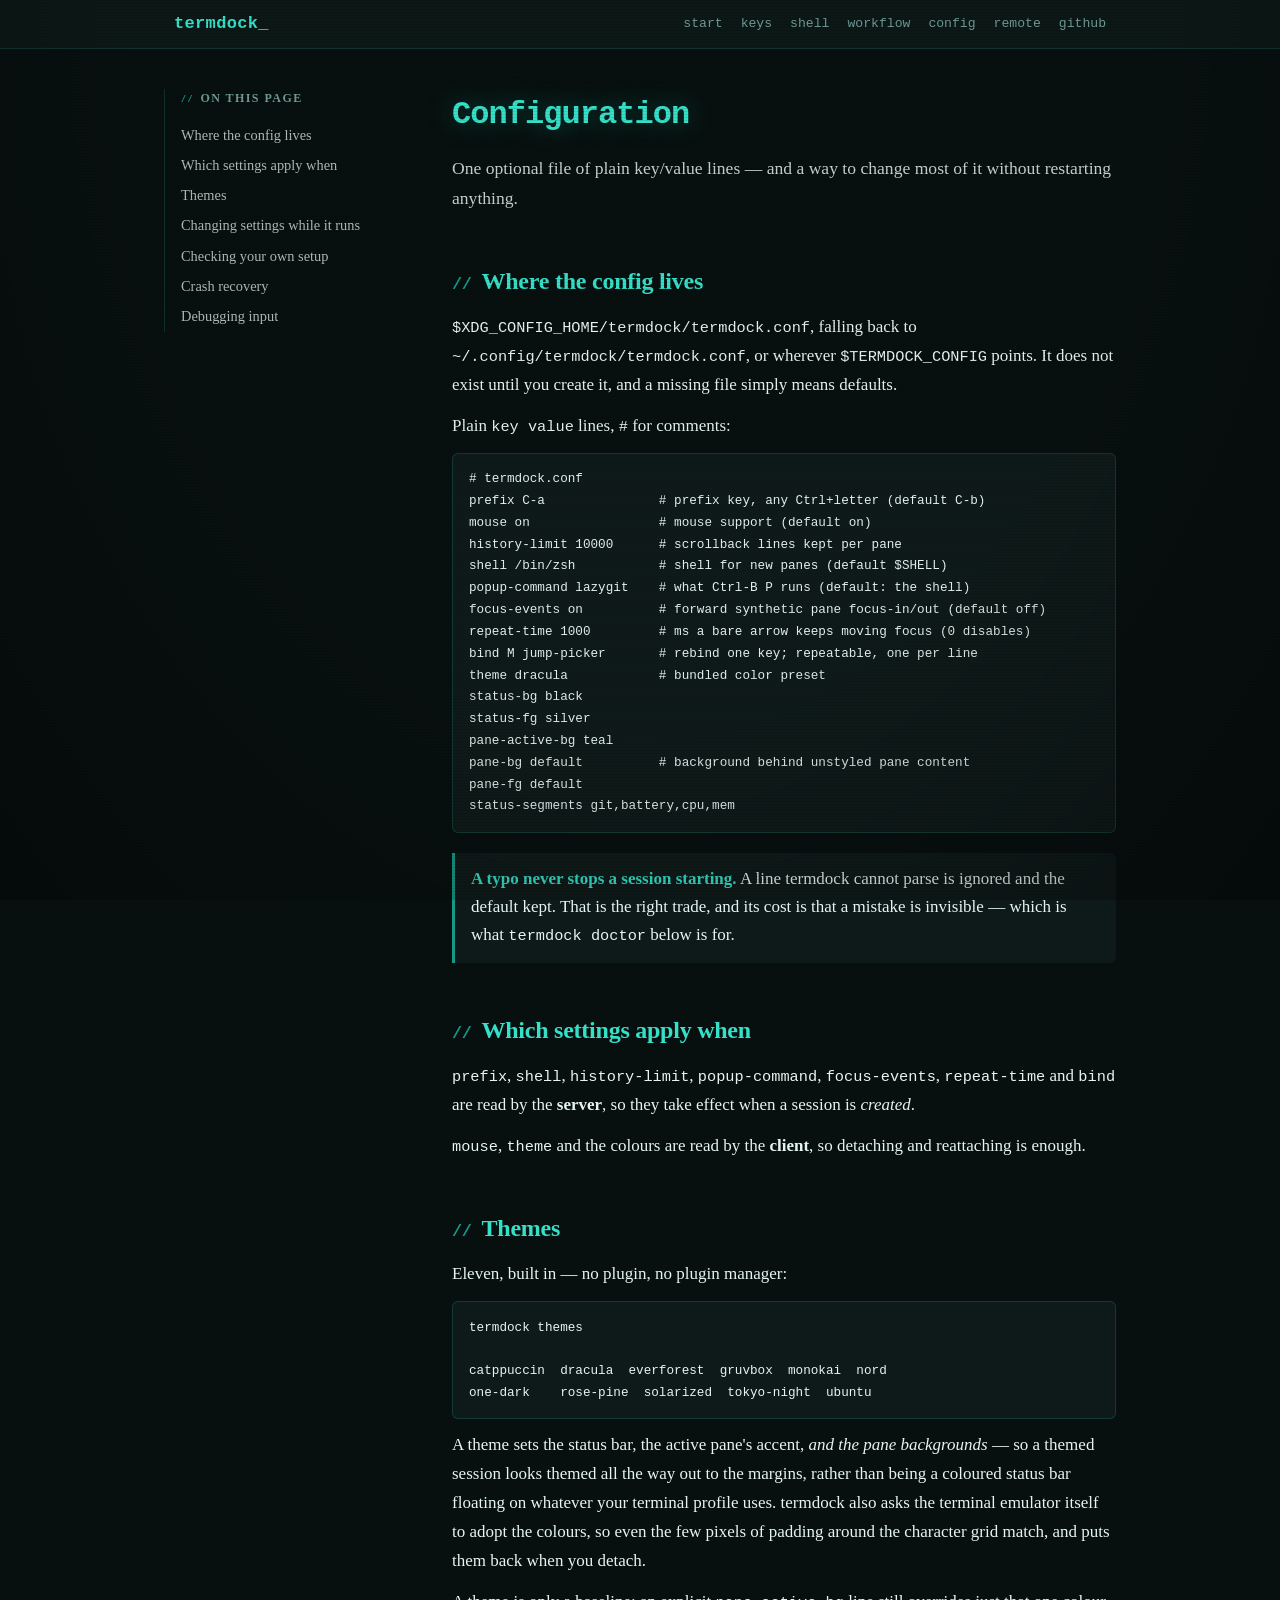
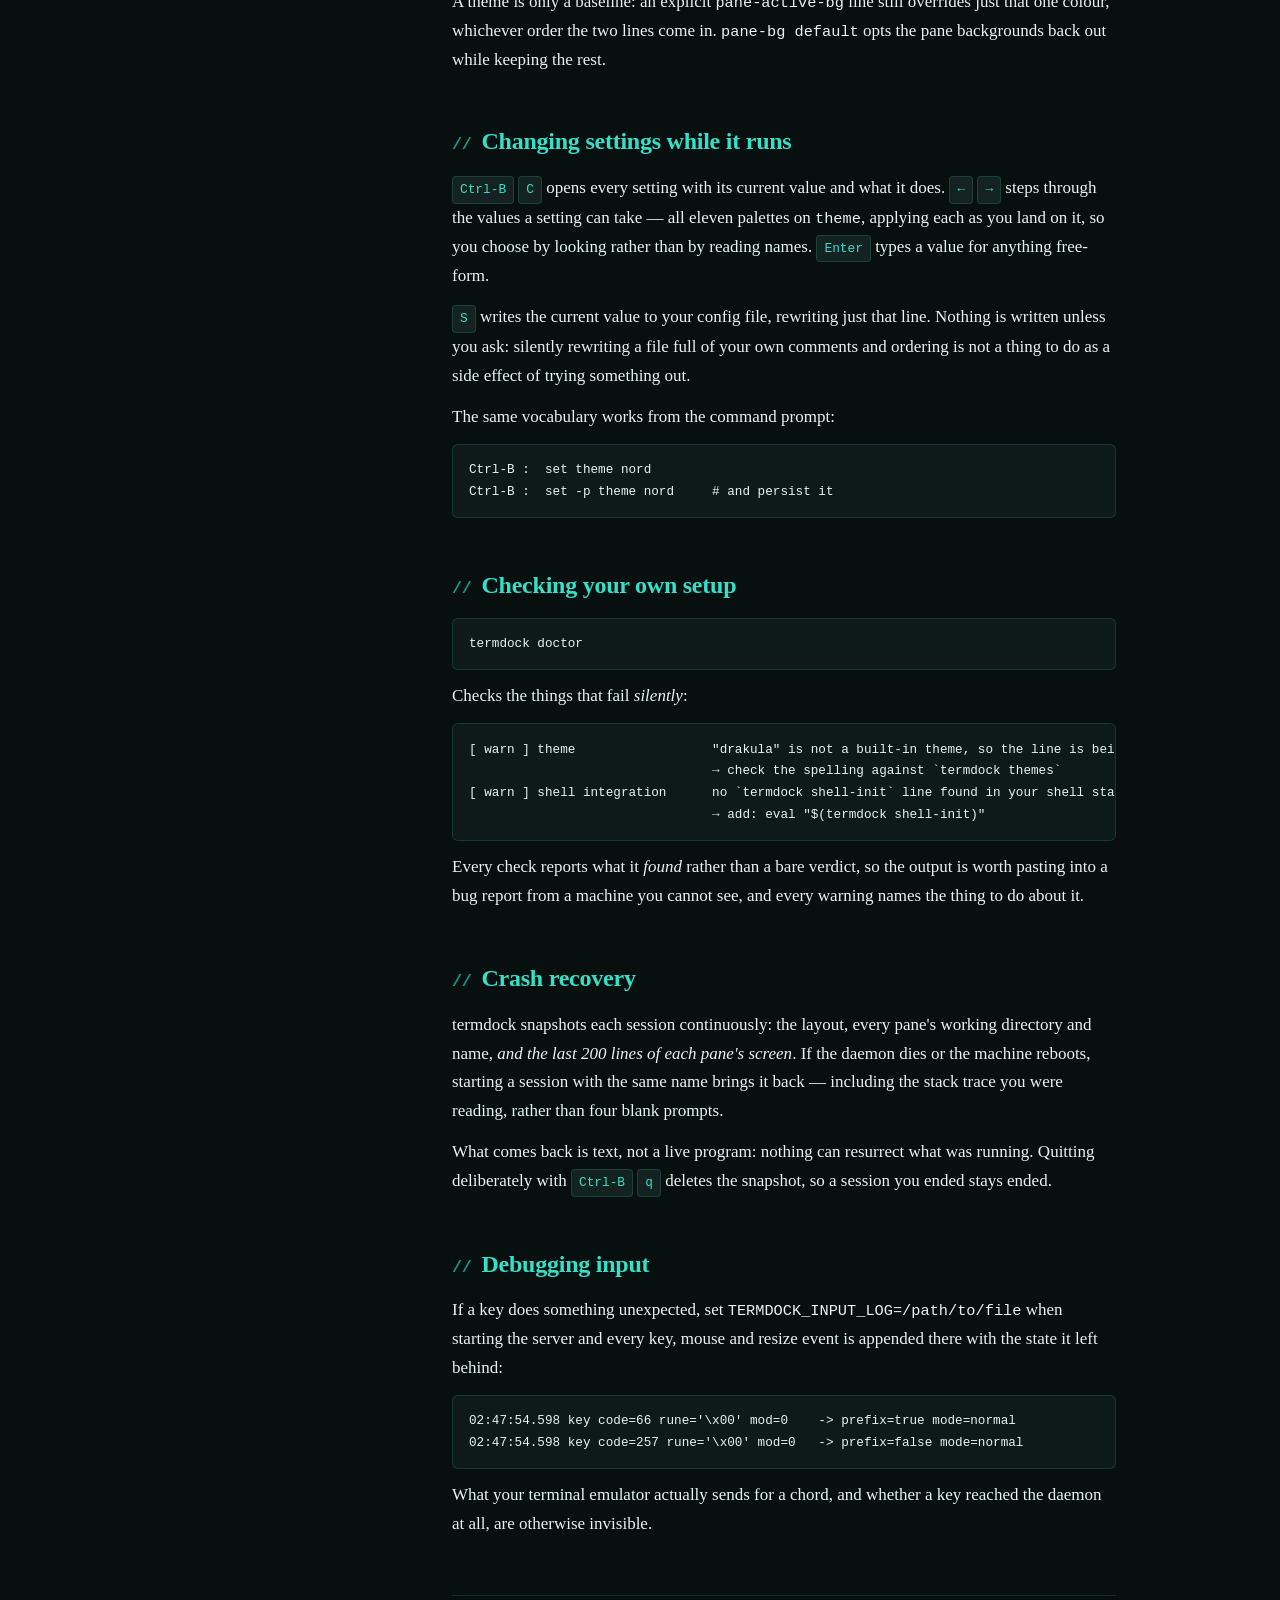
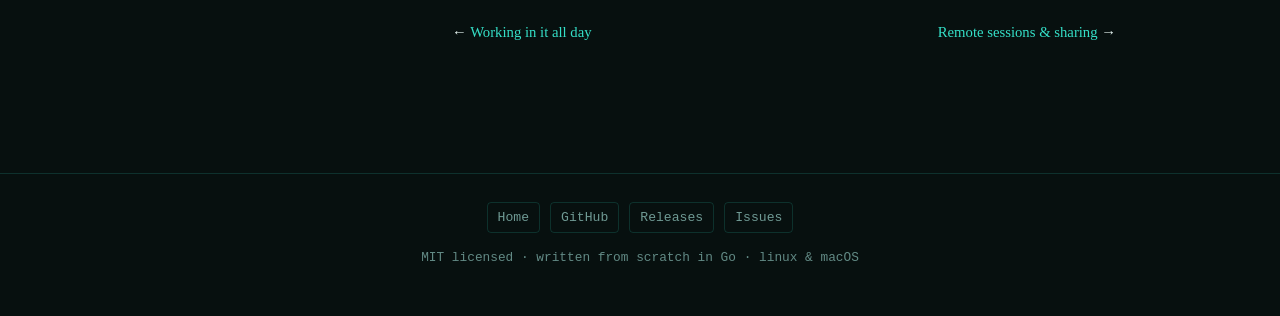
==== docs/configuration.html @ 67f33c13 "Turn the site into a manual: six pages of prose, examples and reference The landing page sells the t" ====
<!doctype html>
<html lang="en">
<head>
<meta charset="utf-8">
<meta name="viewport" content="width=device-width, initial-scale=1">
<title>Configuration — termdock</title>
<meta name="description" content="Every termdock setting, the eleven bundled themes, changing settings while a session runs, and termdock doctor for the ones that fail silently.">
<meta property="og:title" content="Configuration — termdock">
<meta property="og:description" content="Every termdock setting, the eleven bundled themes, changing settings while a session runs, and termdock doctor for the ones that fail silently.">
<meta property="og:type" content="article">
<meta name="theme-color" content="#07100f">
<link rel="icon" href="data:image/svg+xml,<svg xmlns='http://www.w3.org/2000/svg' viewBox='0 0 32 32'><rect x='2.5' y='2.5' width='27' height='27' rx='3' fill='none' stroke='%2335e0c8' stroke-width='2.4'/><path d='M16 3.5 V28.5 M16 13 H28.5' stroke='%2335e0c8' stroke-width='2.4' stroke-linecap='round'/></svg>">
<link rel="stylesheet" href="style.css">
</head>
<body>
<div class="crt-veil" aria-hidden="true"></div>

<header class="topbar">
  <div class="topbar-inner">
    <a class="brand" href="index.html" style="text-decoration:none;border:0">termdock<span class="cursor">_</span></a>
    <nav class="navlinks">
      <a href="getting-started.html">start</a>
      <a href="keys.html">keys</a>
      <a href="shell-integration.html">shell</a>
      <a href="workflow.html">workflow</a>
      <a href="configuration.html">config</a>
      <a href="remote.html">remote</a>
      <a href="https://github.com/padovanl/termdock">github</a>
    </nav>
  </div>
</header>

<main class="manual">
  <aside class="manual-toc">
    <h2>On this page</h2>
    <a href="#where-the-config-lives">Where the config lives</a>
    <a href="#which-settings-apply-when">Which settings apply when</a>
    <a href="#themes">Themes</a>
    <a href="#changing-settings-while-it-runs">Changing settings while it runs</a>
    <a href="#checking-your-own-setup">Checking your own setup</a>
    <a href="#crash-recovery">Crash recovery</a>
    <a href="#debugging-input">Debugging input</a>
  </aside>
  <div class="manual-body">
    <h1 style="margin:0 0 0.5rem;font-size:2rem">Configuration</h1>
    <p class="page-lede">One optional file of plain key/value lines — and a way to change most of it without restarting anything.</p>
<h2 id="where-the-config-lives">Where the config lives</h2>

<p><code>$XDG_CONFIG_HOME/termdock/termdock.conf</code>, falling back to
<code>~/.config/termdock/termdock.conf</code>, or wherever
<code>$TERMDOCK_CONFIG</code> points. It does not exist until you create
it, and a missing file simply means defaults.</p>

<p>Plain <code>key value</code> lines, <code>#</code> for comments:</p>

<pre><code># termdock.conf
prefix C-a               # prefix key, any Ctrl+letter (default C-b)
mouse on                 # mouse support (default on)
history-limit 10000      # scrollback lines kept per pane
shell /bin/zsh           # shell for new panes (default $SHELL)
popup-command lazygit    # what Ctrl-B P runs (default: the shell)
focus-events on          # forward synthetic pane focus-in/out (default off)
repeat-time 1000         # ms a bare arrow keeps moving focus (0 disables)
bind M jump-picker       # rebind one key; repeatable, one per line
theme dracula            # bundled color preset
status-bg black
status-fg silver
pane-active-bg teal
pane-bg default          # background behind unstyled pane content
pane-fg default
status-segments git,battery,cpu,mem</code></pre>

<div class="note">
<strong>A typo never stops a session starting.</strong> A line termdock
cannot parse is ignored and the default kept. That is the right trade,
and its cost is that a mistake is invisible — which is what
<code>termdock doctor</code> below is for.
</div>

<h2 id="which-settings-apply-when">Which settings apply when</h2>

<p><code>prefix</code>, <code>shell</code>, <code>history-limit</code>,
<code>popup-command</code>, <code>focus-events</code>,
<code>repeat-time</code> and <code>bind</code> are read by the
<strong>server</strong>, so they take effect when a session is
<em>created</em>.</p>

<p><code>mouse</code>, <code>theme</code> and the colours are read by the
<strong>client</strong>, so detaching and reattaching is enough.</p>

<h2 id="themes">Themes</h2>

<p>Eleven, built in — no plugin, no plugin manager:</p>

<pre><code>termdock themes

catppuccin  dracula  everforest  gruvbox  monokai  nord
one-dark    rose-pine  solarized  tokyo-night  ubuntu</code></pre>

<p>A theme sets the status bar, the active pane's accent, <em>and the
pane backgrounds</em> — so a themed session looks themed all the way out
to the margins, rather than being a coloured status bar floating on
whatever your terminal profile uses. termdock also asks the terminal
emulator itself to adopt the colours, so even the few pixels of padding
around the character grid match, and puts them back when you detach.</p>

<p>A theme is only a baseline: an explicit <code>pane-active-bg</code>
line still overrides just that one colour, whichever order the two lines
come in. <code>pane-bg default</code> opts the pane backgrounds back out
while keeping the rest.</p>

<h2 id="changing-settings-while-it-runs">Changing settings while it runs</h2>

<p><span class="k">Ctrl-B</span> <span class="k">C</span> opens every
setting with its current value and what it does.
<span class="k">←</span> <span class="k">→</span> steps through the
values a setting can take — all eleven palettes on <code>theme</code>,
applying each as you land on it, so you choose by looking rather than by
reading names. <span class="k">Enter</span> types a value for anything
free-form.</p>

<p><span class="k">S</span> writes the current value to your config file,
rewriting just that line. Nothing is written unless you ask: silently
rewriting a file full of your own comments and ordering is not a thing to
do as a side effect of trying something out.</p>

<p>The same vocabulary works from the command prompt:</p>

<pre><code>Ctrl-B :  set theme nord
Ctrl-B :  set -p theme nord     # and persist it</code></pre>

<h2 id="checking-your-own-setup">Checking your own setup</h2>

<pre><code>termdock doctor</code></pre>

<p>Checks the things that fail <em>silently</em>:</p>

<pre><code>[ warn ] theme                  "drakula" is not a built-in theme, so the line is being ignored
                                → check the spelling against `termdock themes`
[ warn ] shell integration      no `termdock shell-init` line found in your shell startup files
                                → add: eval "$(termdock shell-init)"</code></pre>

<p>Every check reports what it <em>found</em> rather than a bare verdict,
so the output is worth pasting into a bug report from a machine you
cannot see, and every warning names the thing to do about it.</p>

<h2 id="crash-recovery">Crash recovery</h2>

<p>termdock snapshots each session continuously: the layout, every pane's
working directory and name, <em>and the last 200 lines of each pane's
screen</em>. If the daemon dies or the machine reboots, starting a
session with the same name brings it back — including the stack trace you
were reading, rather than four blank prompts.</p>

<p>What comes back is text, not a live program: nothing can resurrect
what was running. Quitting deliberately with
<span class="k">Ctrl-B</span> <span class="k">q</span> deletes the
snapshot, so a session you ended stays ended.</p>

<h2 id="debugging-input">Debugging input</h2>

<p>If a key does something unexpected, set
<code>TERMDOCK_INPUT_LOG=/path/to/file</code> when starting the server
and every key, mouse and resize event is appended there with the state it
left behind:</p>

<pre><code>02:47:54.598 key code=66 rune='\x00' mod=0    -> prefix=true mode=normal
02:47:54.598 key code=257 rune='\x00' mod=0   -> prefix=false mode=normal</code></pre>

<p>What your terminal emulator actually sends for a chord, and whether a
key reached the daemon at all, are otherwise invisible.</p>
    <nav class="manual-nav">
      <span>← <a href="workflow.html">Working in it all day</a></span>
      <span><a href="remote.html">Remote sessions & sharing</a> →</span>
    </nav>
  </div>
</main>

<footer>
  <div class="wrap">
    <div class="foot-chips">
      <a class="foot-chip" href="index.html">Home</a>
      <a class="foot-chip" href="https://github.com/padovanl/termdock">GitHub</a>
      <a class="foot-chip" href="https://github.com/padovanl/termdock/releases">Releases</a>
      <a class="foot-chip" href="https://github.com/padovanl/termdock/issues">Issues</a>
    </div>
    <p class="foot-note">MIT licensed · written from scratch in Go · linux &amp; macOS</p>
  </div>
</footer>
</body>
</html>
---- docs/style.css ----
:root {
    --ink: #07100f;
    --ink-raised: #0e1a19;
    --ink-raised-2: #142322;
    --parchment: #e6f4f1;
    --rust: #6f9a94;
    --rust-dim: #628a85;
    /* The tube. pkgtui's is amber (#ffb000); this one is the other
       classic phosphor, and matches termdock's own default accent. */
    --phosphor: #35e0c8;
    --phosphor-dim: #17998a;
    --hairline: rgba(53, 224, 200, 0.16);
    --hairline-soft: rgba(53, 224, 200, 0.07);
    --term-green: #3ddc71;
    --term-yellow: #f0c674;
    --term-red: #ff6b5f;
    --term-purple: #bd93f9;
    --mono: ui-monospace, "SF Mono", "Cascadia Code", "JetBrains Mono", "Fira Code", Consolas, "Liberation Mono", Menlo, monospace;
    --serif: "Iowan Old Style", "Palatino Linotype", "Book Antiqua", Georgia, "Liberation Serif", serif;
  }

  * { box-sizing: border-box; }
  html { -webkit-text-size-adjust: 100%; scroll-behavior: smooth; }
  body {
    margin: 0;
    background: var(--ink);
    color: var(--parchment);
    font-family: var(--serif);
    font-size: 17px;
    line-height: 1.65;
    overflow-x: hidden;
  }

  /* Scanlines and a vignette, over everything, catching nothing. */
  .crt-veil {
    position: fixed;
    inset: 0;
    pointer-events: none;
    z-index: 50;
    background:
      repeating-linear-gradient(to bottom, rgba(0,0,0,0.09) 0px, rgba(0,0,0,0.09) 1px, transparent 1px, transparent 3px),
      radial-gradient(ellipse at 50% 0%, transparent 55%, rgba(0,0,0,0.35) 100%);
    mix-blend-mode: multiply;
  }
  @media (prefers-reduced-motion: reduce) { html { scroll-behavior: auto; } }

  a { color: var(--phosphor); text-decoration: none; }
  a:hover { text-decoration: underline; }
  .wrap { max-width: 980px; margin: 0 auto; padding: 0 24px; }

  /* --- topbar --- */
  .topbar {
    position: sticky; top: 0; z-index: 40;
    background: rgba(14, 26, 25, .88);
    border-bottom: 1px solid var(--hairline);
    backdrop-filter: blur(6px);
  }
  .topbar-inner {
    max-width: 980px; margin: 0 auto; padding: 10px 24px;
    display: flex; align-items: center; gap: 20px;
  }
  .brand { font-family: var(--mono); font-weight: 700; color: var(--phosphor); letter-spacing: .02em; }
  .brand .cursor { animation: blink 1.2s steps(1) infinite; }
  @keyframes blink { 50% { opacity: 0; } }
  @media (prefers-reduced-motion: reduce) { .brand .cursor { animation: none; } }
  .navlinks { display: flex; gap: 18px; margin-left: auto; flex-wrap: wrap; }
  .navlinks a { font-family: var(--mono); font-size: .82rem; color: var(--rust); }
  .navlinks a:hover { color: var(--phosphor); text-decoration: none; }
  @media (max-width: 620px) { .navlinks a[data-optional] { display: none; } }

  /* --- hero --- */
  .hero { padding: 70px 0 48px; border-bottom: 1px solid var(--hairline-soft); }
  .hero-inner { max-width: 980px; margin: 0 auto; padding: 0 24px; text-align: center; }
  .eyebrow {
    font-family: var(--mono); color: var(--rust);
    font-size: .85rem; letter-spacing: .04em; margin: 0 0 18px;
  }
  .eyebrow::before { content: "$ "; color: var(--phosphor-dim); }
  h1 {
    font-family: var(--mono);
    font-size: clamp(3rem, 11vw, 5rem);
    margin: 0 0 .12em; letter-spacing: -.03em; font-weight: 700;
    color: var(--phosphor);
    text-shadow: 0 0 26px rgba(53, 224, 200, .35);
  }
  .hero-lede {
    font-size: clamp(1.05rem, 2.4vw, 1.3rem);
    color: var(--parchment); opacity: .92;
    max-width: 34em; margin: 0 auto 26px;
  }
  .cta { display: flex; gap: 12px; justify-content: center; flex-wrap: wrap; margin-bottom: 26px; }
  .btn {
    font-family: var(--mono); font-size: .9rem; font-weight: 600;
    padding: 11px 22px; border-radius: 6px; border: 1px solid var(--phosphor-dim);
    display: inline-block;
  }
  .btn.primary { background: var(--phosphor); color: var(--ink); border-color: var(--phosphor); }
  .btn.primary:hover { filter: brightness(1.12); text-decoration: none; }
  .btn.secondary { color: var(--phosphor); background: transparent; }
  .btn.secondary:hover { background: var(--hairline-soft); text-decoration: none; }
  .chips { display: flex; gap: 8px; justify-content: center; flex-wrap: wrap; }
  .chips img { height: 20px; }

  /* --- sections --- */
  .section { padding: 54px 0 10px; }
  h2 {
    font-family: var(--serif); font-size: clamp(1.6rem, 4vw, 2.1rem);
    margin: 0 0 6px; letter-spacing: -.01em;
  }
  h2::before { content: "// "; font-family: var(--mono); color: var(--phosphor-dim); font-size: .7em; }
  .section-lede { color: var(--rust); margin: 0 0 26px; max-width: 46em; }

  .cards { display: grid; grid-template-columns: repeat(auto-fit, minmax(260px, 1fr)); gap: 18px; }
  .card {
    background: var(--ink-raised); border: 1px solid var(--hairline);
    border-radius: 8px; padding: 20px 22px;
  }
  .card h3 { font-family: var(--mono); font-size: 1.6rem; margin: 0 0 8px; color: var(--phosphor); line-height: 1; }
  .card .card-title { font-family: var(--serif); font-size: 1.08rem; font-weight: 700; margin: 0 0 6px; }
  .card p { margin: 0; font-size: .95rem; color: var(--rust); }

  /* --- terminal windows --- */
  .feature-grid { display: grid; grid-template-columns: repeat(auto-fit, minmax(300px, 1fr)); gap: 18px; }
  .feature-window {
    background: var(--ink-raised); border: 1px solid var(--hairline);
    border-radius: 8px; overflow: hidden;
  }
  .term-titlebar {
    display: flex; align-items: center; gap: 8px;
    padding: 9px 14px; background: var(--ink-raised-2);
    border-bottom: 1px solid var(--hairline);
    font-family: var(--mono); font-size: .78rem; color: var(--rust);
  }
  .term-dots { display: flex; gap: 6px; margin-right: 4px; }
  .term-dots i { width: 10px; height: 10px; border-radius: 50%; display: block; }
  .term-dots i:nth-child(1) { background: var(--term-red); }
  .term-dots i:nth-child(2) { background: var(--term-yellow); }
  .term-dots i:nth-child(3) { background: var(--term-green); }
  .feature-window-body { padding: 16px 18px; font-size: .95rem; color: var(--rust); }
  .feature-window-body strong { color: var(--parchment); font-weight: 600; }

  /* --- demo --- */
  .demo-frame {
    background: var(--ink-raised); border: 1px solid var(--hairline);
    border-radius: 8px; overflow: hidden; margin-bottom: 14px;
  }
  .demo-frame img { width: 100%; height: auto; display: block; }
  .demo-caption { font-family: var(--mono); font-size: .8rem; color: var(--rust-dim); text-align: center; margin: 0; }

  /* --- install --- */
  .install-tabs { display: flex; gap: 8px; flex-wrap: wrap; margin-bottom: 14px; }
  .install-tab {
    font-family: var(--mono); font-size: .84rem;
    padding: 7px 15px; border-radius: 5px; cursor: pointer;
    background: var(--ink-raised); color: var(--rust);
    border: 1px solid var(--hairline);
  }
  .install-tab:hover { color: var(--phosphor); }
  .install-tab[aria-selected="true"] { background: var(--phosphor); color: var(--ink); border-color: var(--phosphor); font-weight: 700; }
  .install-tab:focus-visible { outline: 2px solid var(--phosphor); outline-offset: 3px; }
  .install-panel {
    background: var(--ink-raised); border: 1px solid var(--hairline);
    border-radius: 8px; overflow: hidden;
  }
  .install-panel[hidden] { display: none; }
  pre {
    margin: 0; padding: 16px 18px; overflow-x: auto;
    font-family: var(--mono); font-size: .86rem; line-height: 1.6;
    color: var(--parchment);
  }
  pre .comment { color: var(--rust-dim); }
  pre .prompt { color: var(--phosphor-dim); }
  code { font-family: var(--mono); font-size: .9em; }
  .install-note { font-size: .9rem; color: var(--rust); margin-top: 14px; }

  /* --- keys --- */
  .keys { border: 1px solid var(--hairline); border-radius: 8px; overflow: hidden; }
  table { border-collapse: collapse; width: 100%; font-size: .93rem; }
  th, td { text-align: left; padding: 9px 16px; border-bottom: 1px solid var(--hairline-soft); }
  th { background: var(--ink-raised-2); font-family: var(--mono); font-size: .78rem; color: var(--rust); font-weight: 600; letter-spacing: .04em; text-transform: uppercase; }
  tr:last-child td { border-bottom: 0; }
  td:first-child { width: 190px; white-space: nowrap; }
  td { color: var(--rust); }
  .k {
    font-family: var(--mono); font-size: .8rem;
    background: var(--ink-raised-2); color: var(--phosphor);
    border: 1px solid var(--hairline); border-radius: 4px;
    padding: 2px 7px; display: inline-block;
  }
  .keys-scroll { overflow-x: auto; }

  /* --- footer --- */
  footer { margin-top: 64px; border-top: 1px solid var(--hairline); padding: 28px 0 48px; text-align: center; }
  .foot-chips { display: flex; gap: 10px; justify-content: center; flex-wrap: wrap; margin-bottom: 14px; }
  .foot-chip {
    font-family: var(--mono); font-size: .82rem; color: var(--rust);
    padding: 4px 10px; border-radius: 4px; border: 1px solid var(--hairline);
  }
  .foot-chip:hover { color: var(--phosphor); text-decoration: none; }
  .foot-note { font-family: var(--mono); font-size: .8rem; color: var(--rust-dim); margin: 0; }

/* ── Manual pages ──────────────────────────────────────────────────────
   The landing page sells; these explain. Long-form prose needs a
   narrower measure than a feature grid, a visible table of contents,
   and headings you can link someone straight to. */

.manual {
  max-width: 62rem;
  margin: 0 auto;
  padding: 2.5rem 1.25rem 4rem;
  display: grid;
  grid-template-columns: 15rem minmax(0, 1fr);
  gap: 3rem;
  align-items: start;
}
@media (max-width: 900px) {
  .manual { grid-template-columns: 1fr; gap: 1.5rem; }
  .manual-toc { position: static; }
}

.manual-toc {
  position: sticky;
  top: 4.5rem;
  font-size: 0.9rem;
  border-left: 1px solid var(--hairline);
  padding-left: 1rem;
}
.manual-toc h2 {
  font-size: 0.75rem;
  letter-spacing: 0.12em;
  text-transform: uppercase;
  color: var(--rust);
  margin: 0 0 0.75rem;
}
.manual-toc a {
  display: block;
  padding: 0.2rem 0;
  color: var(--parchment);
  opacity: 0.75;
  text-decoration: none;
  border: 0;
}
.manual-toc a:hover { opacity: 1; color: var(--phosphor); }

.manual-body > h2 {
  margin: 2.5rem 0 0.75rem;
  padding-top: 0.5rem;
  font-size: 1.5rem;
  color: var(--phosphor);
  scroll-margin-top: 5rem;
}
.manual-body > h2:first-child { margin-top: 0; }
.manual-body > h3 {
  margin: 1.75rem 0 0.5rem;
  font-size: 1.1rem;
  color: var(--parchment);
  scroll-margin-top: 5rem;
}
.manual-body p { line-height: 1.7; margin: 0.75rem 0; }
.manual-body ul, .manual-body ol { line-height: 1.7; padding-left: 1.25rem; }
.manual-body li { margin: 0.4rem 0; }

.manual-body pre {
  background: var(--ink-raised);
  border: 1px solid var(--hairline);
  border-radius: 6px;
  padding: 0.9rem 1rem;
  overflow-x: auto;
  font-size: 0.88rem;
  line-height: 1.55;
}
.manual-body pre code { background: none; padding: 0; }

/* A callout for the thing that would otherwise bite. */
.note {
  border-left: 3px solid var(--phosphor-dim);
  background: var(--ink-raised);
  padding: 0.8rem 1rem;
  margin: 1.25rem 0;
  border-radius: 0 6px 6px 0;
}
.note strong { color: var(--phosphor); }

.manual-body table {
  width: 100%;
  border-collapse: collapse;
  margin: 1.25rem 0;
  font-size: 0.92rem;
}
.manual-body th, .manual-body td {
  text-align: left;
  padding: 0.5rem 0.75rem;
  border-bottom: 1px solid var(--hairline-soft);
  vertical-align: top;
}
.manual-body th { color: var(--rust); font-weight: 600; }
.manual-body td:first-child { white-space: nowrap; }

.page-lede {
  font-size: 1.1rem;
  line-height: 1.65;
  color: var(--parchment);
  opacity: 0.85;
  margin: 0 0 2rem;
}

.manual-nav {
  display: flex;
  justify-content: space-between;
  gap: 1rem;
  margin-top: 3.5rem;
  padding-top: 1.5rem;
  border-top: 1px solid var(--hairline);
  font-size: 0.92rem;
}
.manual-nav a { color: var(--phosphor); text-decoration: none; border: 0; }
.manual-nav a:hover { text-decoration: underline; }
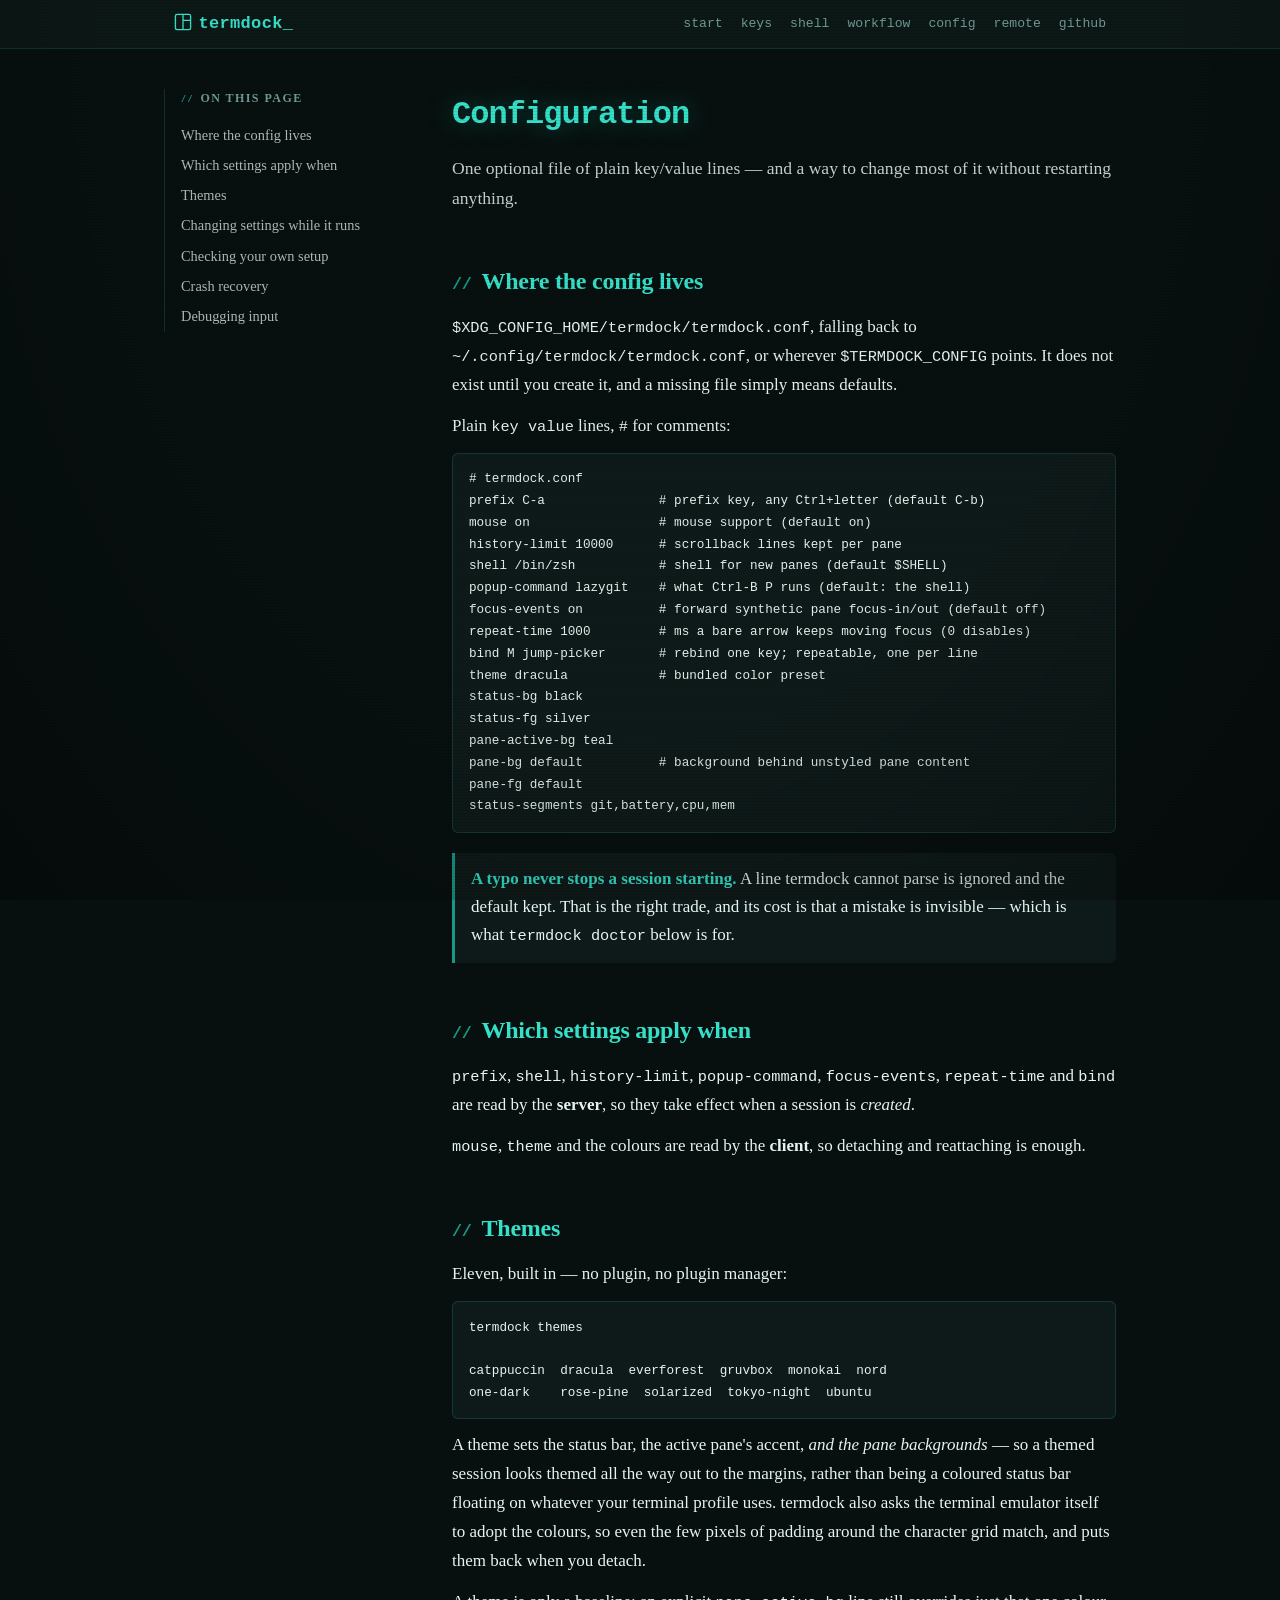
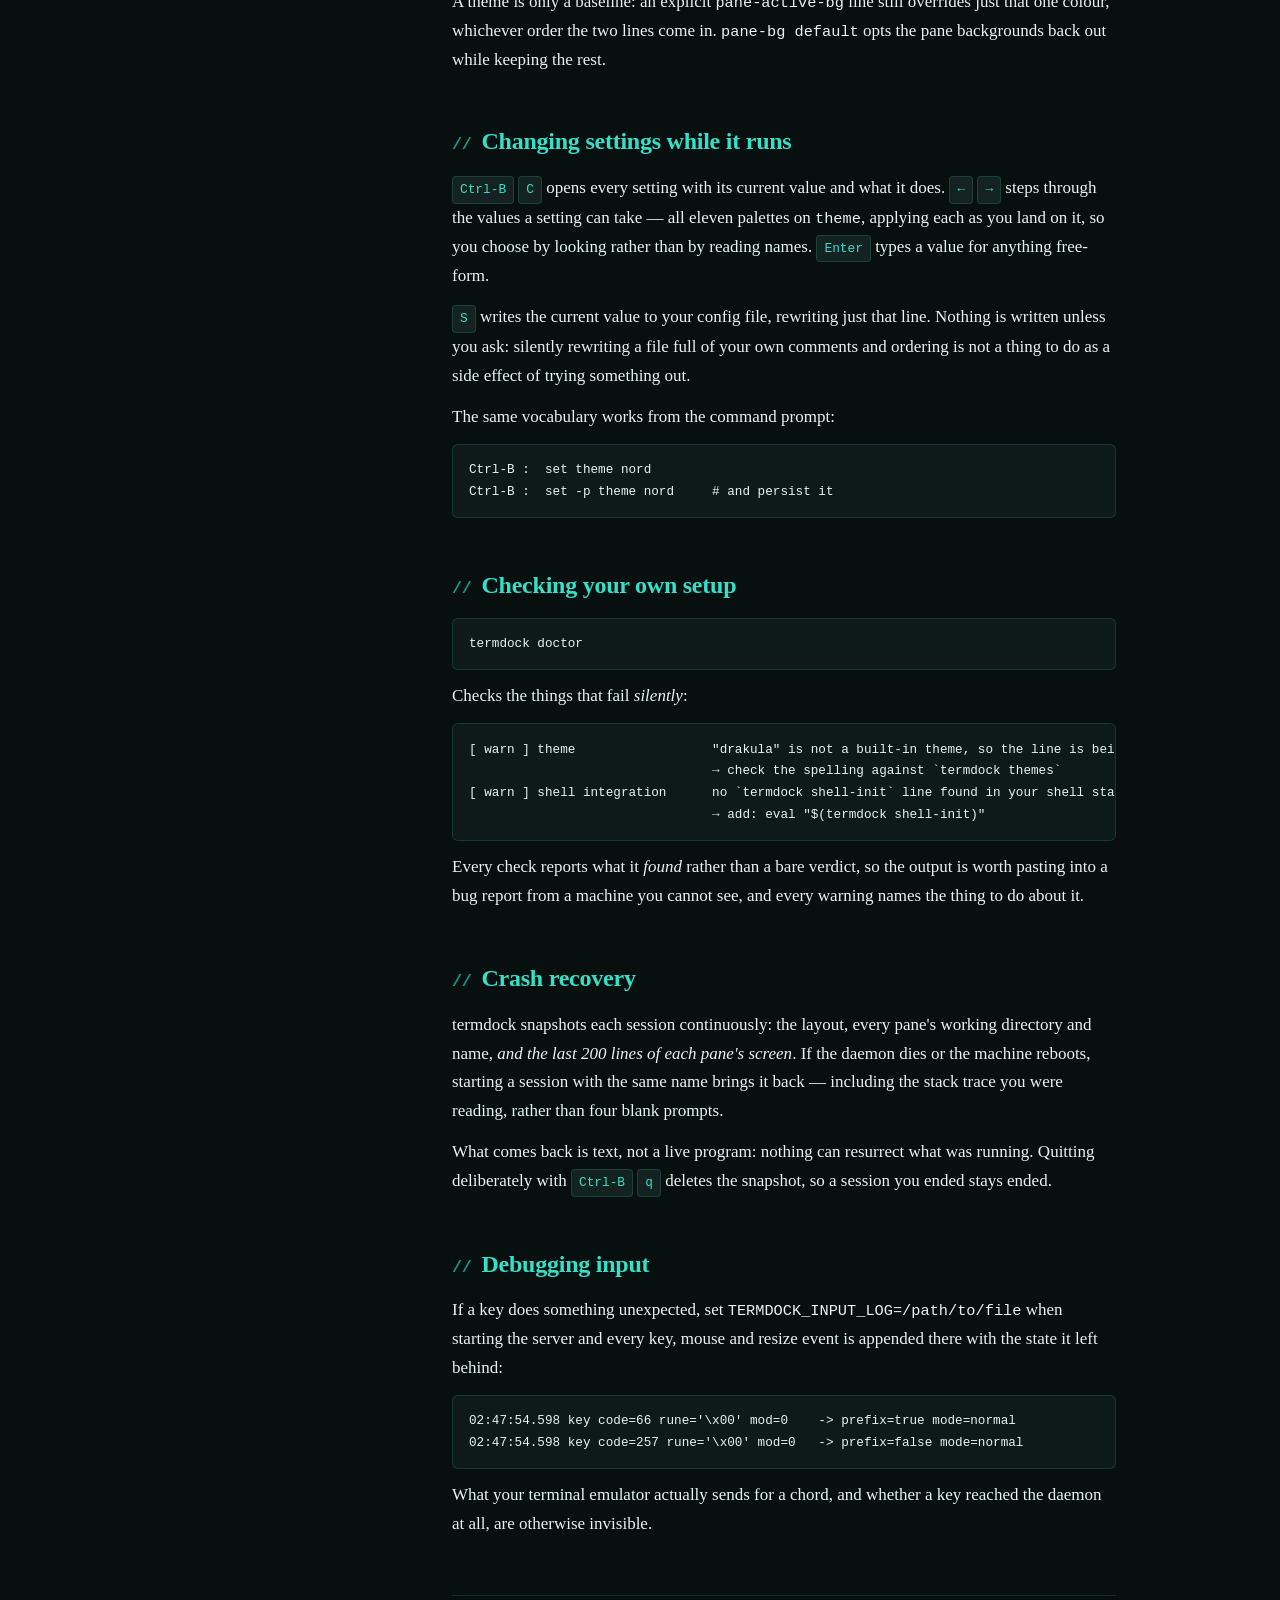
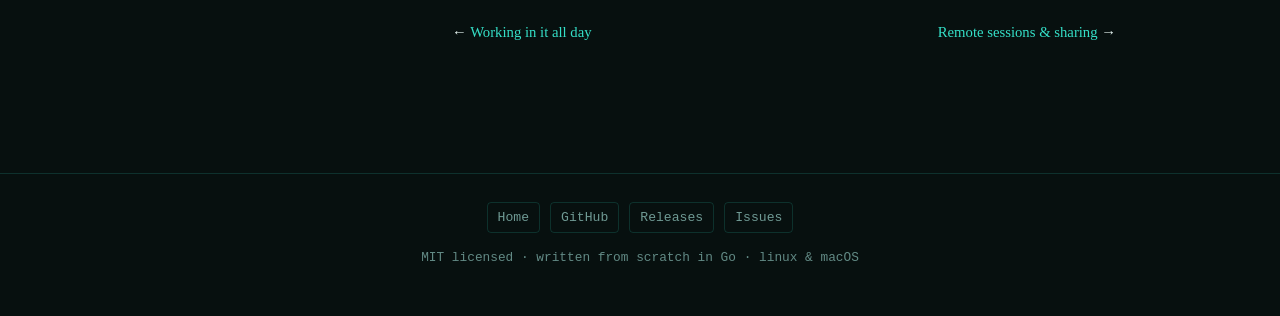
==== commit df0479e0: "Fix the opener on wrapped lines, reopen's placement, and highlight contrast Three defects from the s" ====
--- a/docs/configuration.html
+++ b/docs/configuration.html
@@ -9,7 +9,7 @@
 <meta property="og:description" content="Every termdock setting, the eleven bundled themes, changing settings while a session runs, and termdock doctor for the ones that fail silently.">
 <meta property="og:type" content="article">
 <meta name="theme-color" content="#07100f">
-<link rel="icon" href="data:image/svg+xml,<svg xmlns='http://www.w3.org/2000/svg' viewBox='0 0 32 32'><rect x='2.5' y='2.5' width='27' height='27' rx='3' fill='none' stroke='%2335e0c8' stroke-width='2.4'/><path d='M16 3.5 V28.5 M16 13 H28.5' stroke='%2335e0c8' stroke-width='2.4' stroke-linecap='round'/></svg>">
+<link rel="icon" href="logo.svg" type="image/svg+xml">
 <link rel="stylesheet" href="style.css">
 </head>
 <body>
@@ -17,7 +17,7 @@
 
 <header class="topbar">
   <div class="topbar-inner">
-    <a class="brand" href="index.html" style="text-decoration:none;border:0">termdock<span class="cursor">_</span></a>
+    <a class="brand" href="index.html" style="text-decoration:none;border:0"><img src="logo.svg" alt="" width="18" height="18" style="vertical-align:-3px;margin-right:.4rem">termdock<span class="cursor">_</span></a>
     <nav class="navlinks">
       <a href="getting-started.html">start</a>
       <a href="keys.html">keys</a>
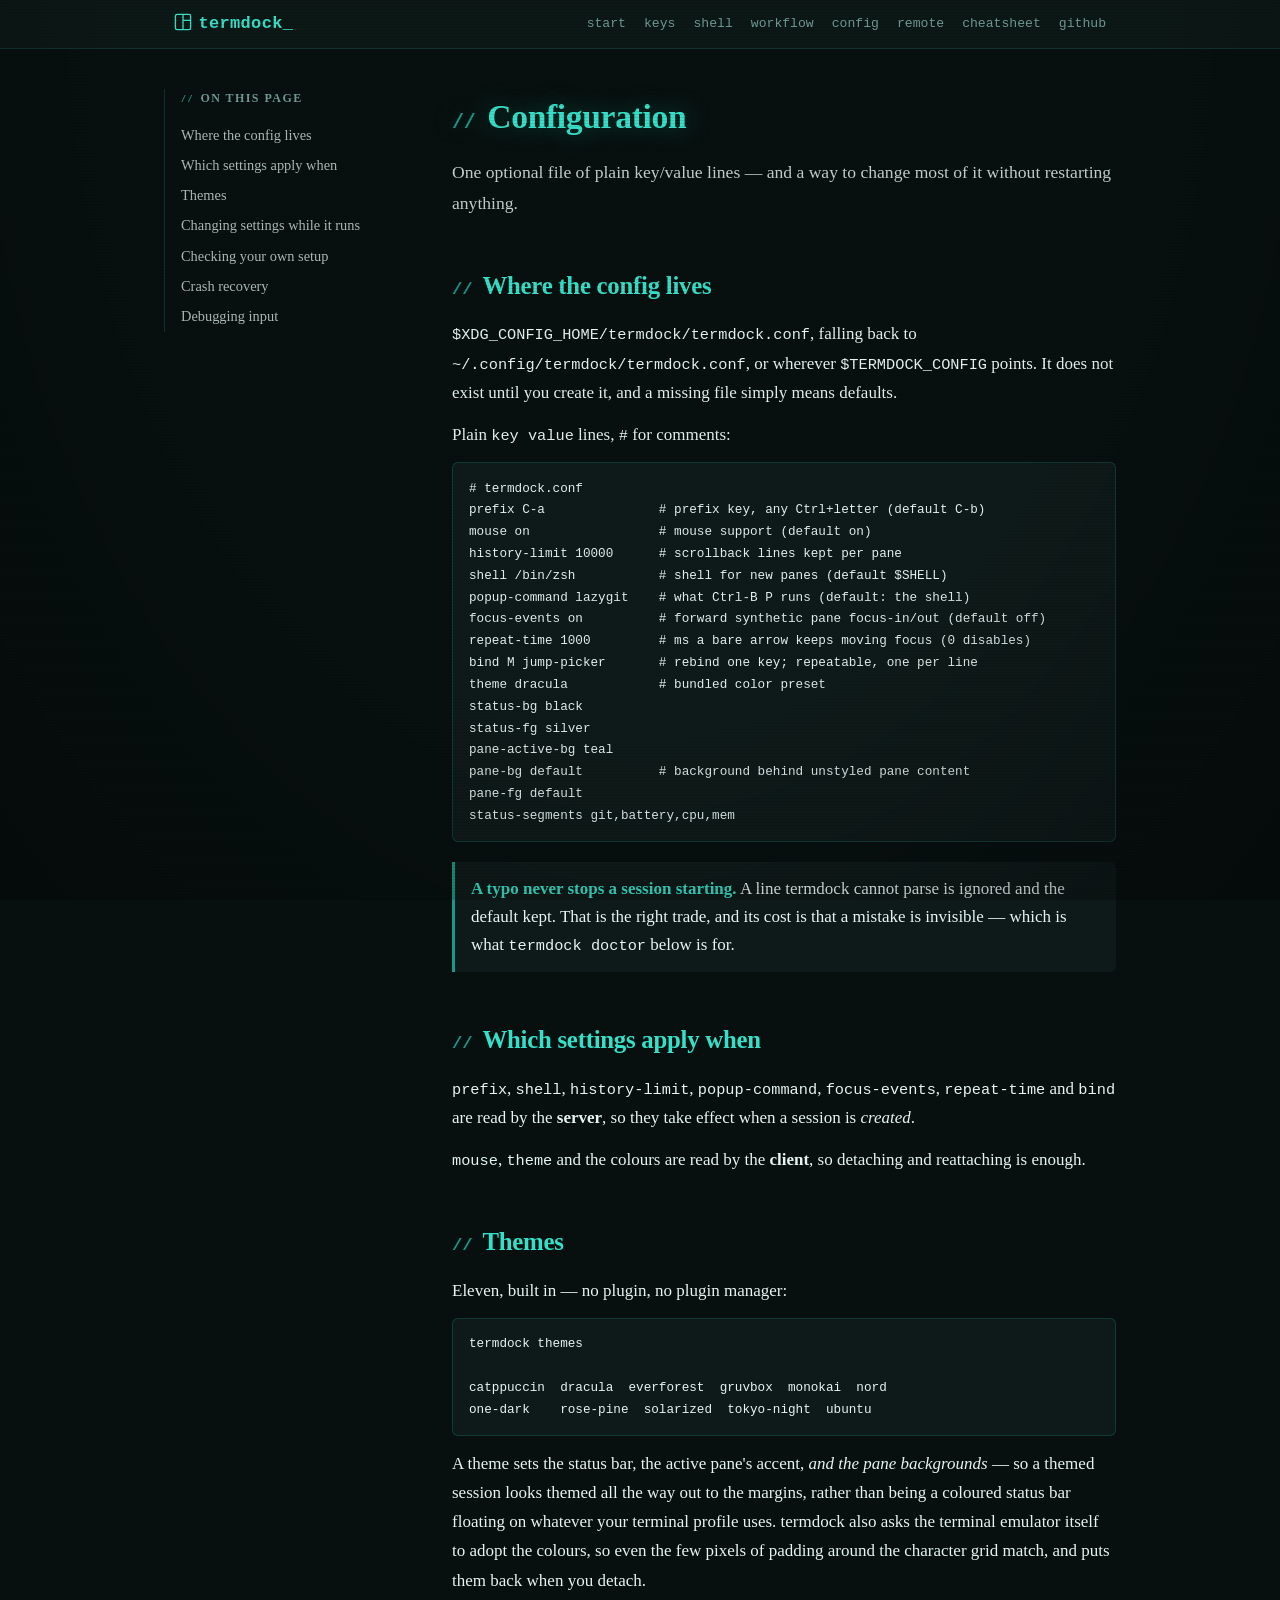
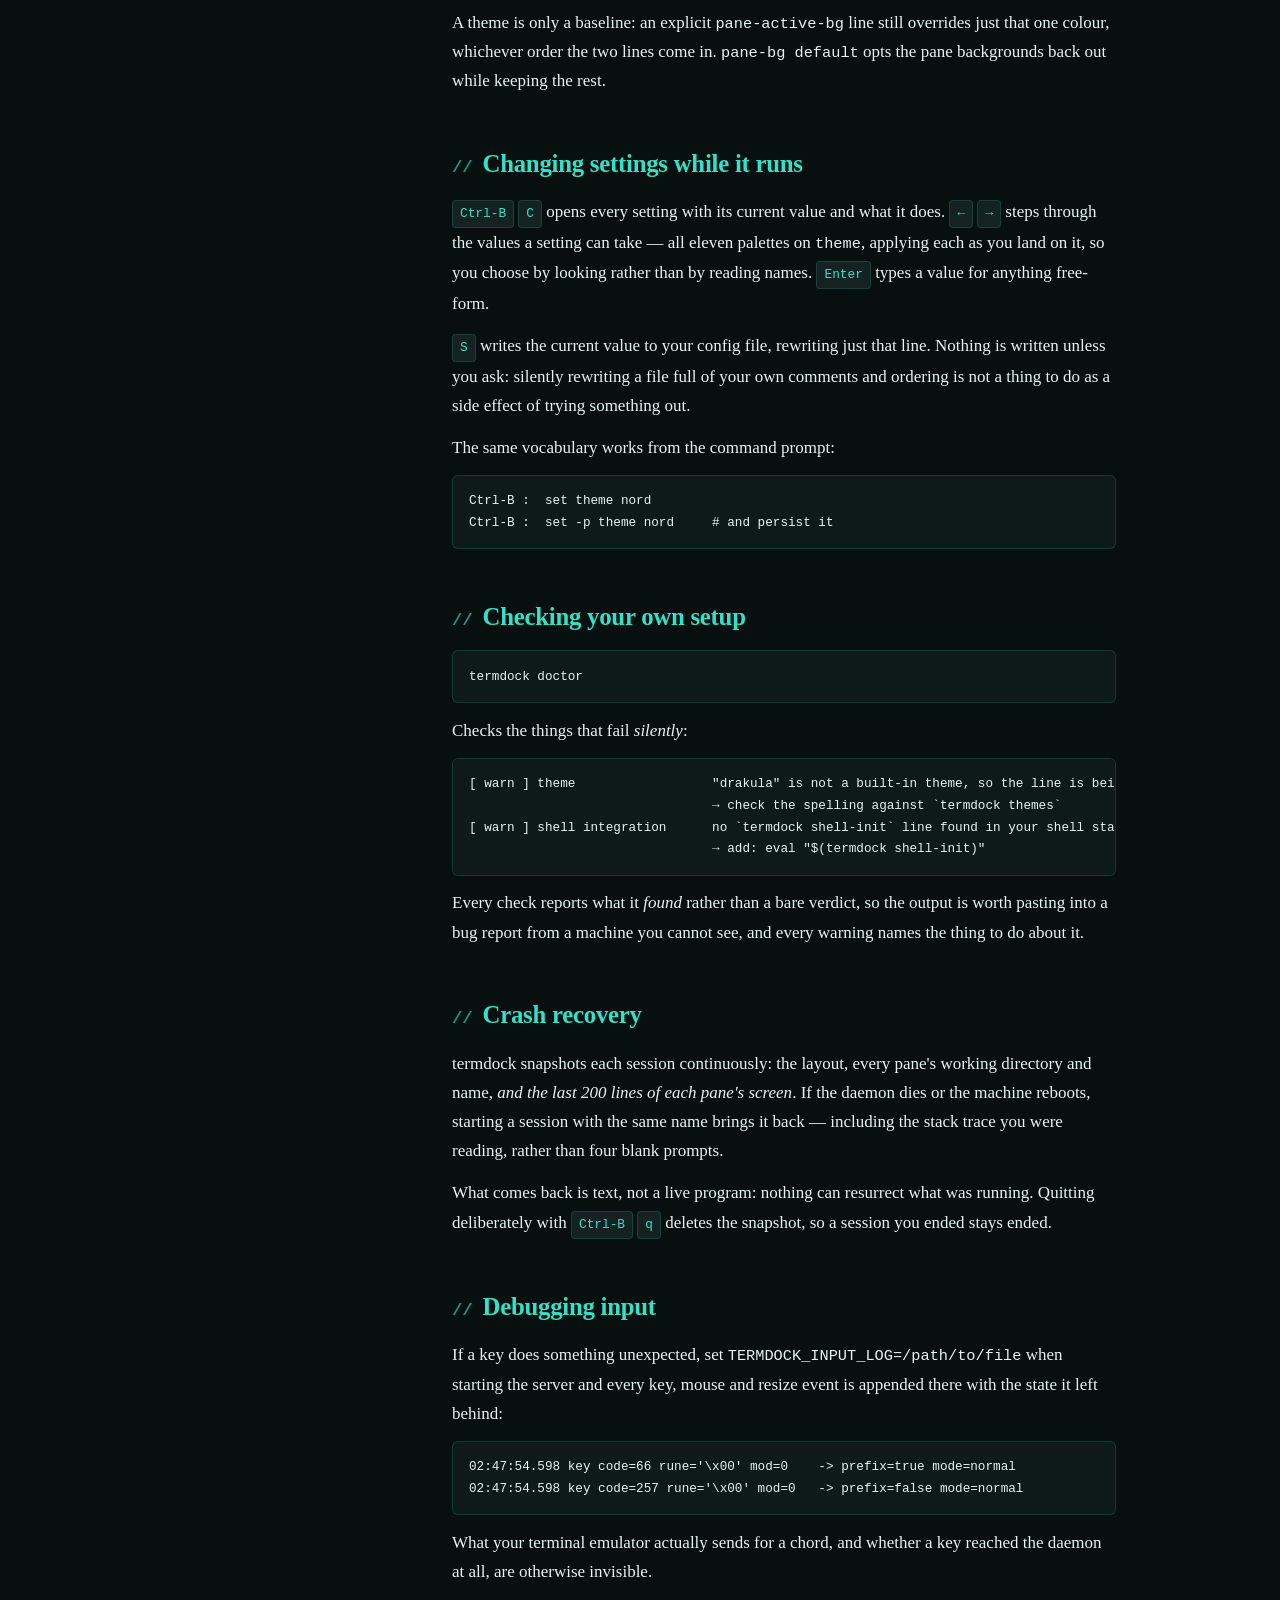
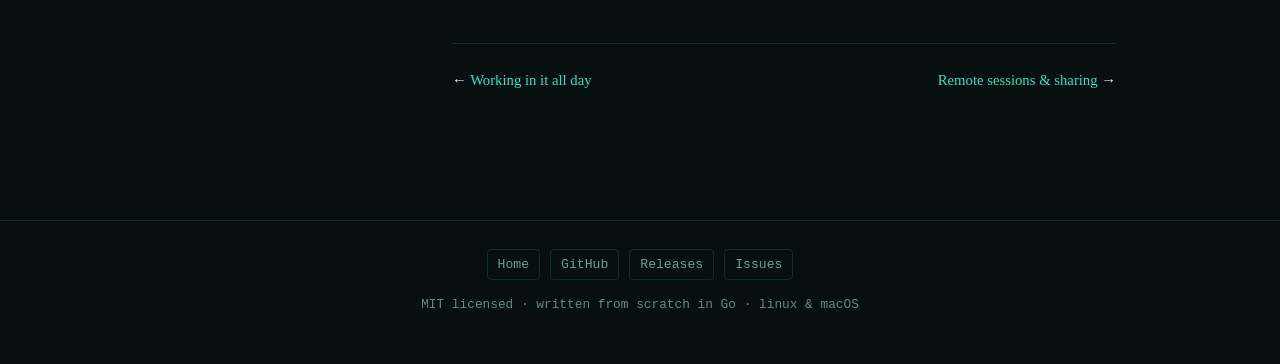
==== commit b0942a86: "Add a printable cheatsheet, group the long feature list, match the manual's type Three things from t" ====
--- a/docs/configuration.html
+++ b/docs/configuration.html
@@ -25,6 +25,7 @@
       <a href="workflow.html">workflow</a>
       <a href="configuration.html">config</a>
       <a href="remote.html">remote</a>
+      <a href="cheatsheet.html">cheatsheet</a>
       <a href="https://github.com/padovanl/termdock">github</a>
     </nav>
   </div>
@@ -42,7 +43,7 @@
     <a href="#debugging-input">Debugging input</a>
   </aside>
   <div class="manual-body">
-    <h1 style="margin:0 0 0.5rem;font-size:2rem">Configuration</h1>
+    <h1 style="margin:0 0 0.5rem;font-size:2.1rem">Configuration</h1>
     <p class="page-lede">One optional file of plain key/value lines — and a way to change most of it without restarting anything.</p>
 <h2 id="where-the-config-lives">Where the config lives</h2>
 
--- a/docs/style.css
+++ b/docs/style.css
@@ -242,21 +242,38 @@
 }
 .manual-toc a:hover { opacity: 1; color: var(--phosphor); }
 
+/* The manual borrows the landing page's typography deliberately: the
+   serif headings with their "//" mark are the strongest thing the site
+   has, and a manual set in something else would read as a different
+   product. */
+.manual-body h1 {
+  font-family: var(--serif);
+  letter-spacing: -0.01em;
+}
+.manual-body h1::before {
+  content: "// ";
+  font-family: var(--mono);
+  color: var(--phosphor-dim);
+  font-size: 0.6em;
+}
 .manual-body > h2 {
   margin: 2.5rem 0 0.75rem;
   padding-top: 0.5rem;
-  font-size: 1.5rem;
+  font-family: var(--serif);
+  font-size: 1.55rem;
+  letter-spacing: -0.01em;
   color: var(--phosphor);
   scroll-margin-top: 5rem;
 }
 .manual-body > h2:first-child { margin-top: 0; }
 .manual-body > h3 {
   margin: 1.75rem 0 0.5rem;
-  font-size: 1.1rem;
+  font-family: var(--serif);
+  font-size: 1.15rem;
   color: var(--parchment);
   scroll-margin-top: 5rem;
 }
-.manual-body p { line-height: 1.7; margin: 0.75rem 0; }
+.manual-body p { line-height: 1.72; margin: 0.8rem 0; max-width: 40em; }
 .manual-body ul, .manual-body ol { line-height: 1.7; padding-left: 1.25rem; }
 .manual-body li { margin: 0.4rem 0; }
 
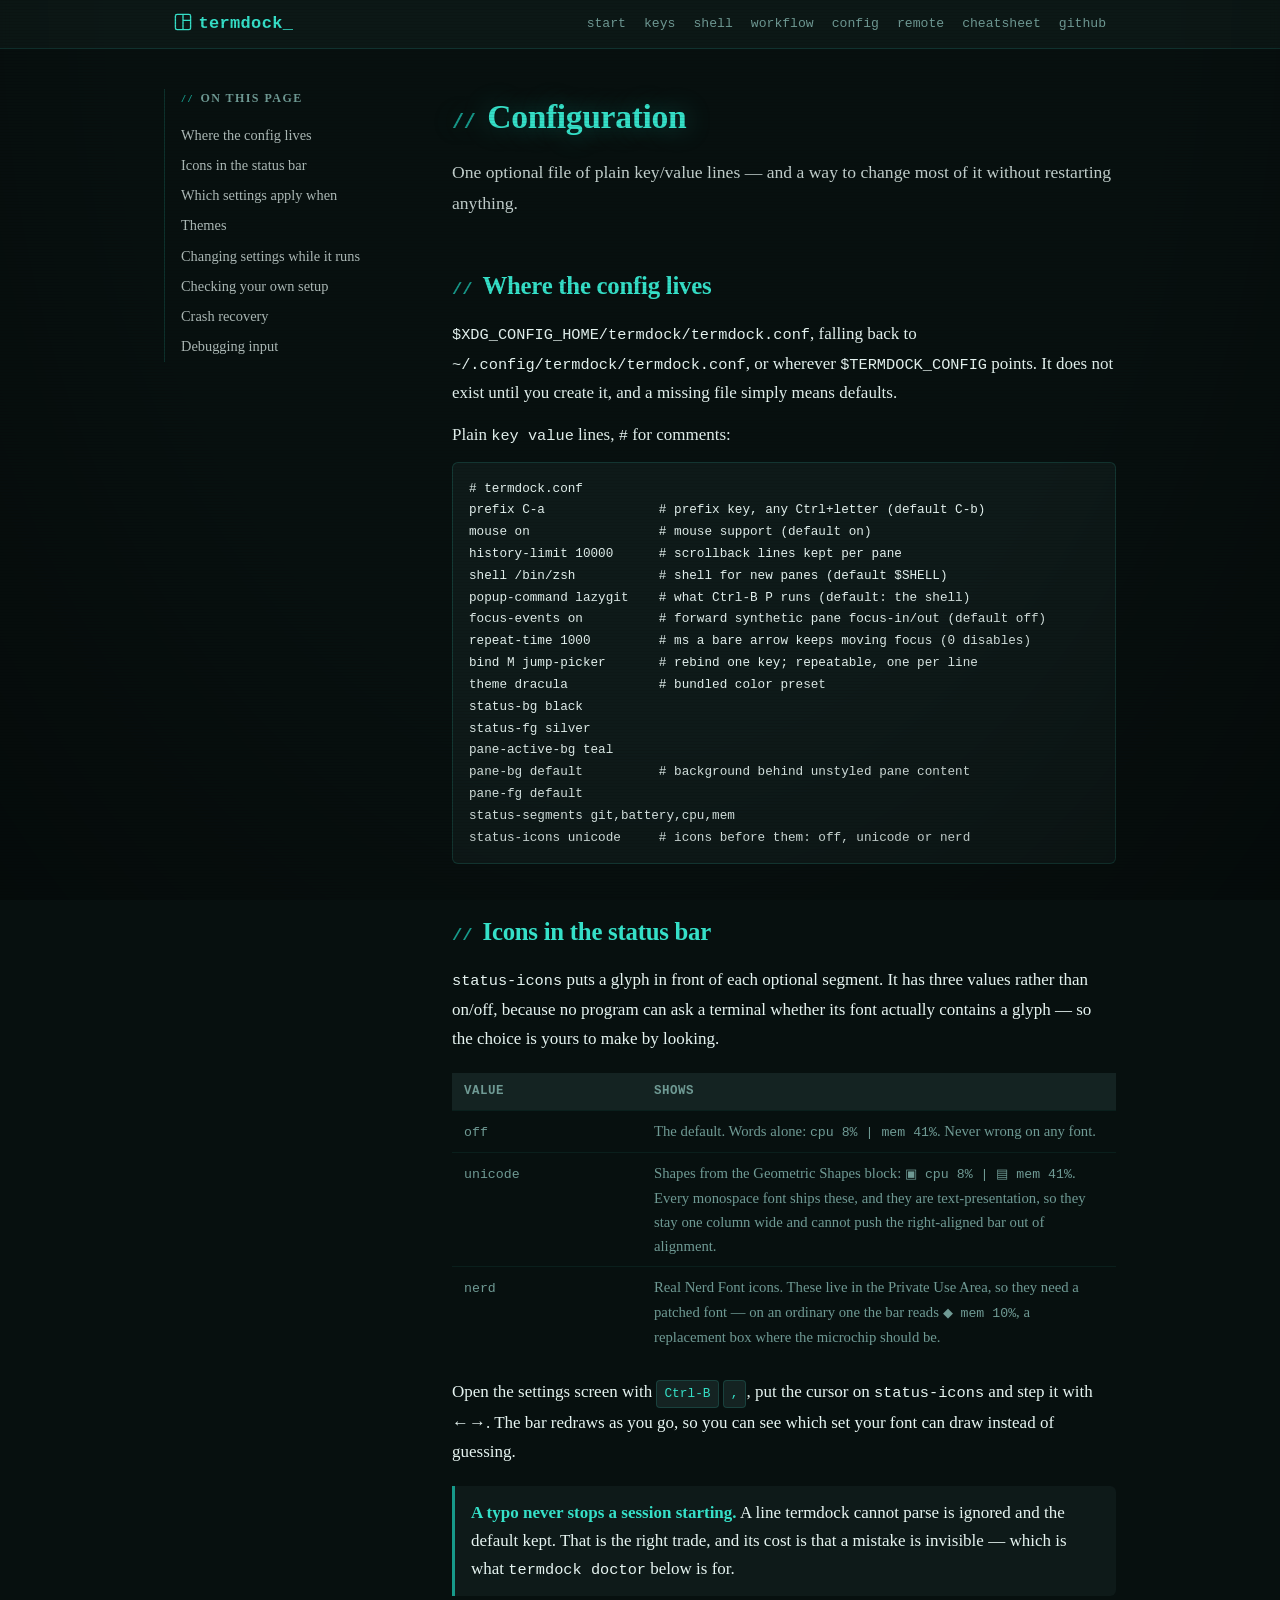
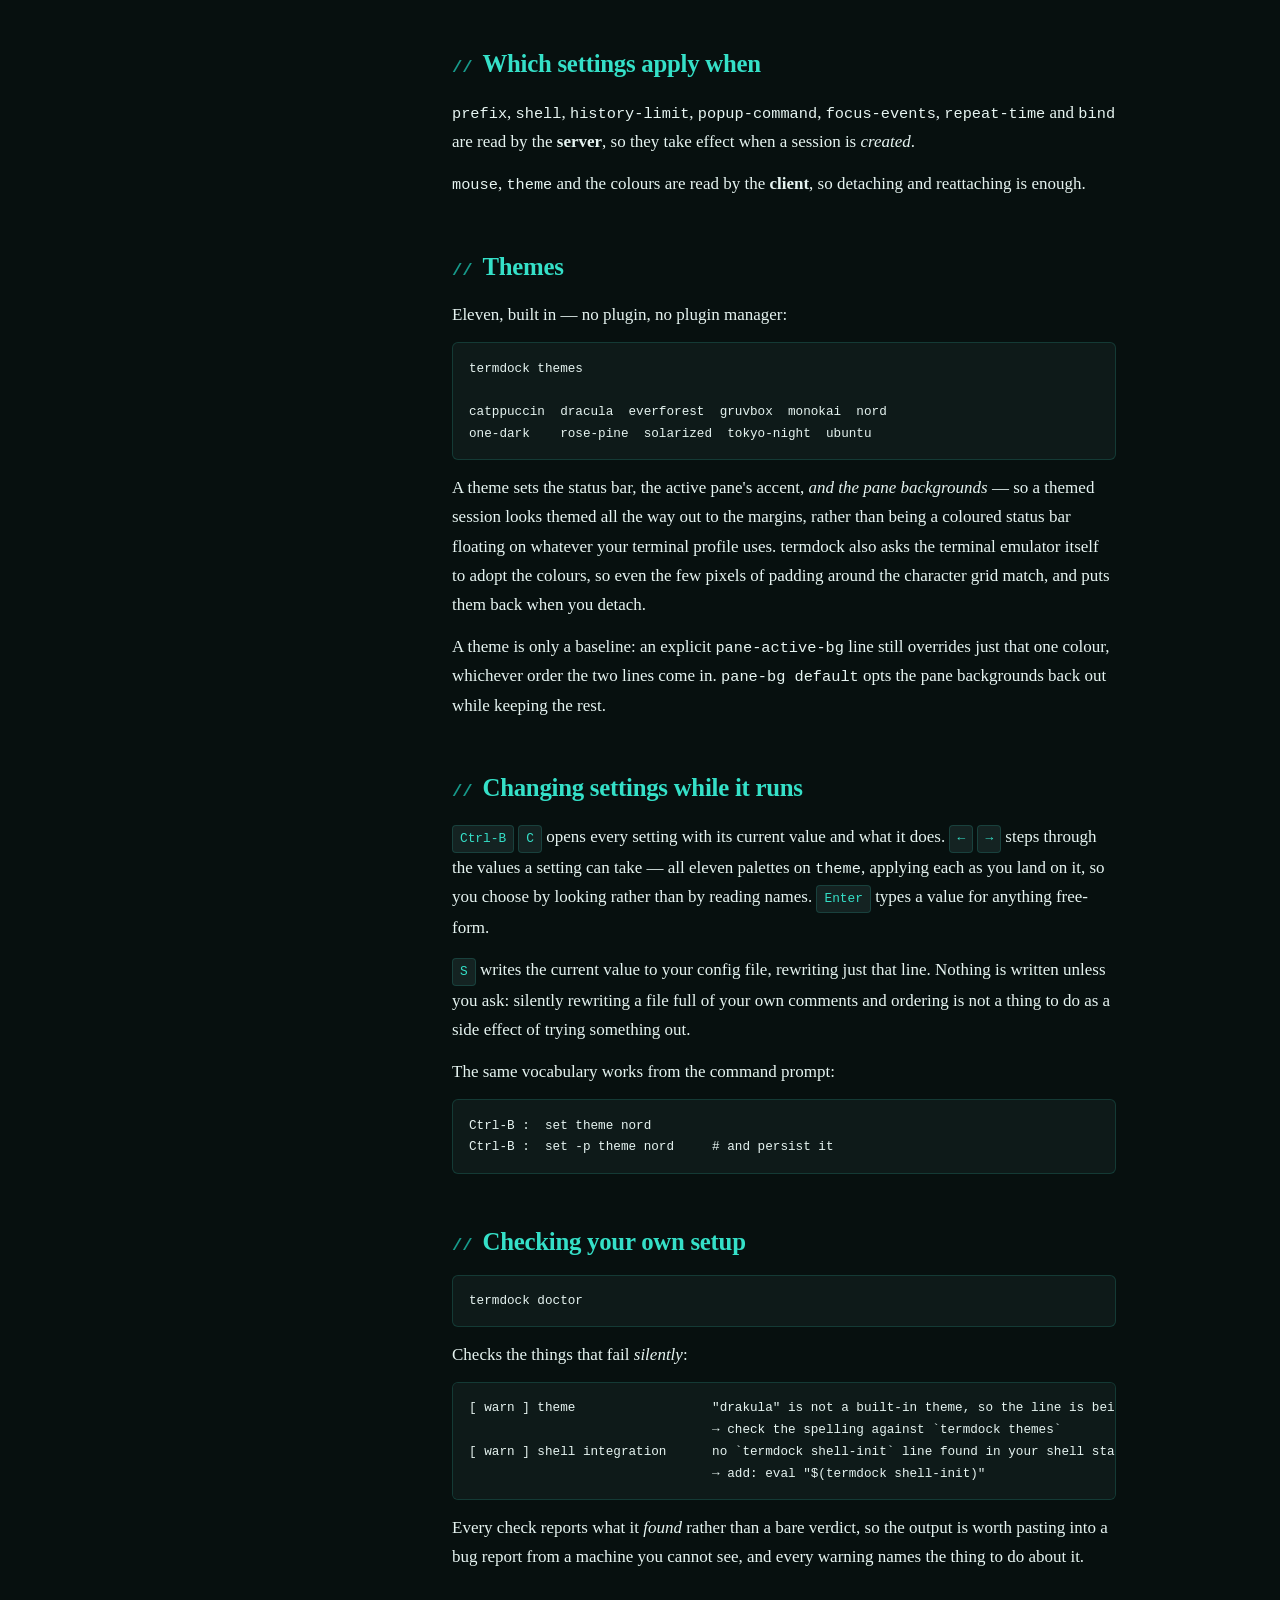
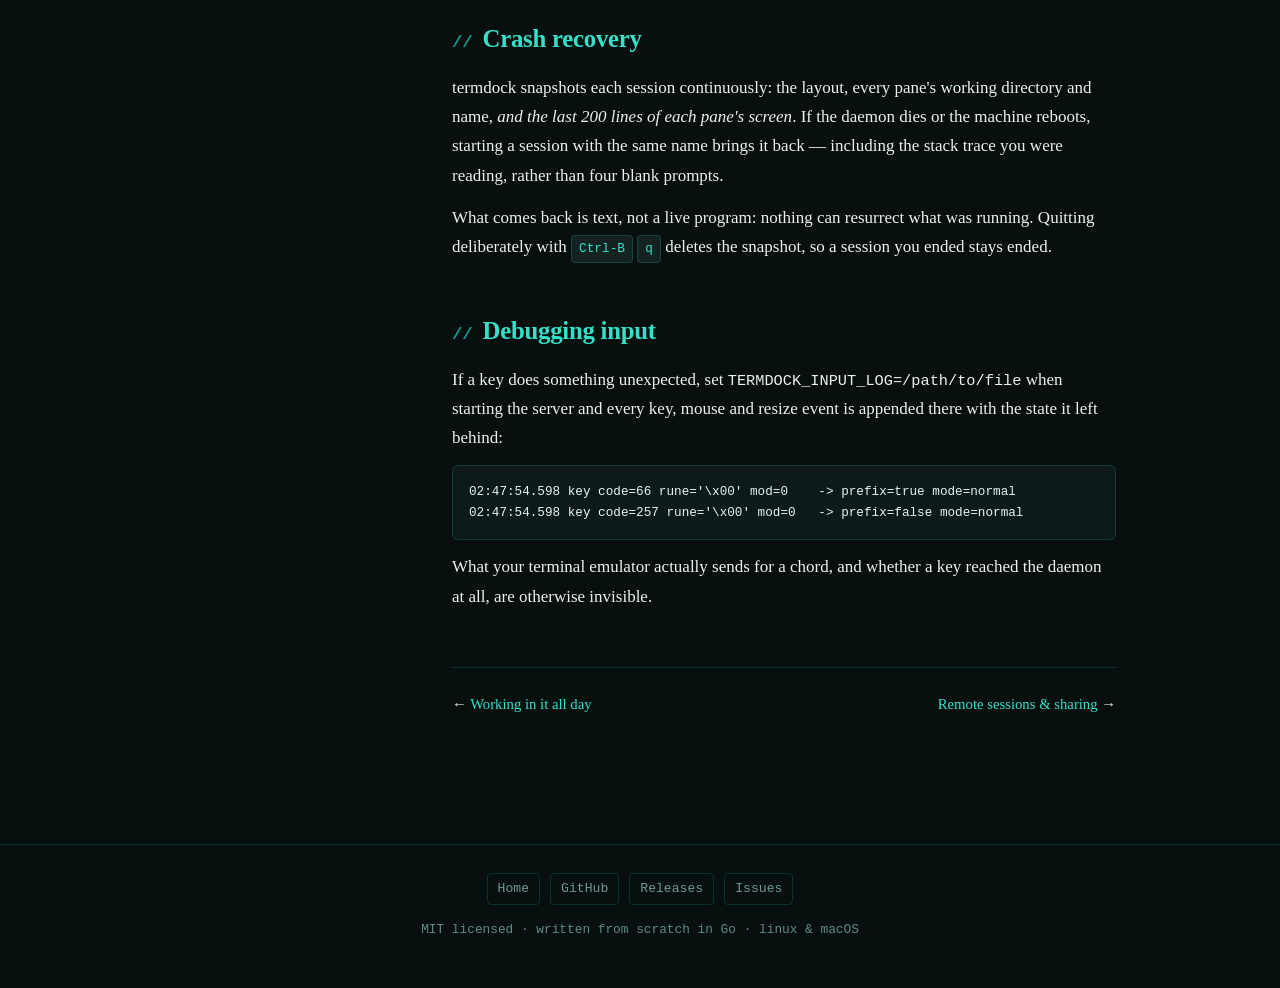
==== commit 2ca6c72e: "Close the focused pane's corners, and stop one command counting twice Six things, from the screensho" ====
--- a/docs/configuration.html
+++ b/docs/configuration.html
@@ -35,6 +35,7 @@
   <aside class="manual-toc">
     <h2>On this page</h2>
     <a href="#where-the-config-lives">Where the config lives</a>
+    <a href="#icons-in-the-status-bar">Icons in the status bar</a>
     <a href="#which-settings-apply-when">Which settings apply when</a>
     <a href="#themes">Themes</a>
     <a href="#changing-settings-while-it-runs">Changing settings while it runs</a>
@@ -69,7 +70,34 @@
 pane-active-bg teal
 pane-bg default          # background behind unstyled pane content
 pane-fg default
-status-segments git,battery,cpu,mem</code></pre>
+status-segments git,battery,cpu,mem
+status-icons unicode     # icons before them: off, unicode or nerd</code></pre>
+
+<h2 id="icons-in-the-status-bar">Icons in the status bar</h2>
+
+<p><code>status-icons</code> puts a glyph in front of each optional
+segment. It has three values rather than on/off, because no program can
+ask a terminal whether its font actually contains a glyph — so the
+choice is yours to make by looking.</p>
+
+<table>
+<tr><th>Value</th><th>Shows</th></tr>
+<tr><td><code>off</code></td><td>The default. Words alone:
+<code>cpu 8% | mem 41%</code>. Never wrong on any font.</td></tr>
+<tr><td><code>unicode</code></td><td>Shapes from the Geometric Shapes
+block: <code>▣ cpu 8% | ▤ mem 41%</code>. Every monospace font ships
+these, and they are text-presentation, so they stay one column wide and
+cannot push the right-aligned bar out of alignment.</td></tr>
+<tr><td><code>nerd</code></td><td>Real Nerd Font icons. These live in
+the Private Use Area, so they need a patched font — on an ordinary one
+the bar reads <code>◆ mem 10%</code>, a replacement box where the
+microchip should be.</td></tr>
+</table>
+
+<p>Open the settings screen with <span class="k">Ctrl-B</span>
+<span class="k">,</span>, put the cursor on <code>status-icons</code> and
+step it with ←→. The bar redraws as you go, so you can see which set
+your font can draw instead of guessing.</p>
 
 <div class="note">
 <strong>A typo never stops a session starting.</strong> A line termdock
--- a/docs/style.css
+++ b/docs/style.css
@@ -313,6 +313,28 @@
 .manual-body th { color: var(--rust); font-weight: 600; }
 .manual-body td:first-child { white-space: nowrap; }
 
+/* A figure in the manual: the demo recording, sized by its own aspect
+   ratio so the page does not reflow once it loads. The intrinsic size
+   is on the <img> itself; the max-width here is what keeps it inside
+   the reading column on a narrow screen. */
+.manual-figure {
+  margin: 1.5rem 0 2rem;
+}
+.manual-figure img {
+  display: block;
+  width: 100%;
+  height: auto;
+  max-width: 100%;
+  border: 1px solid var(--hairline);
+  border-radius: 8px;
+}
+.manual-figure figcaption {
+  margin-top: 0.6rem;
+  font-size: 0.86rem;
+  color: var(--rust);
+  line-height: 1.55;
+}
+
 .page-lede {
   font-size: 1.1rem;
   line-height: 1.65;
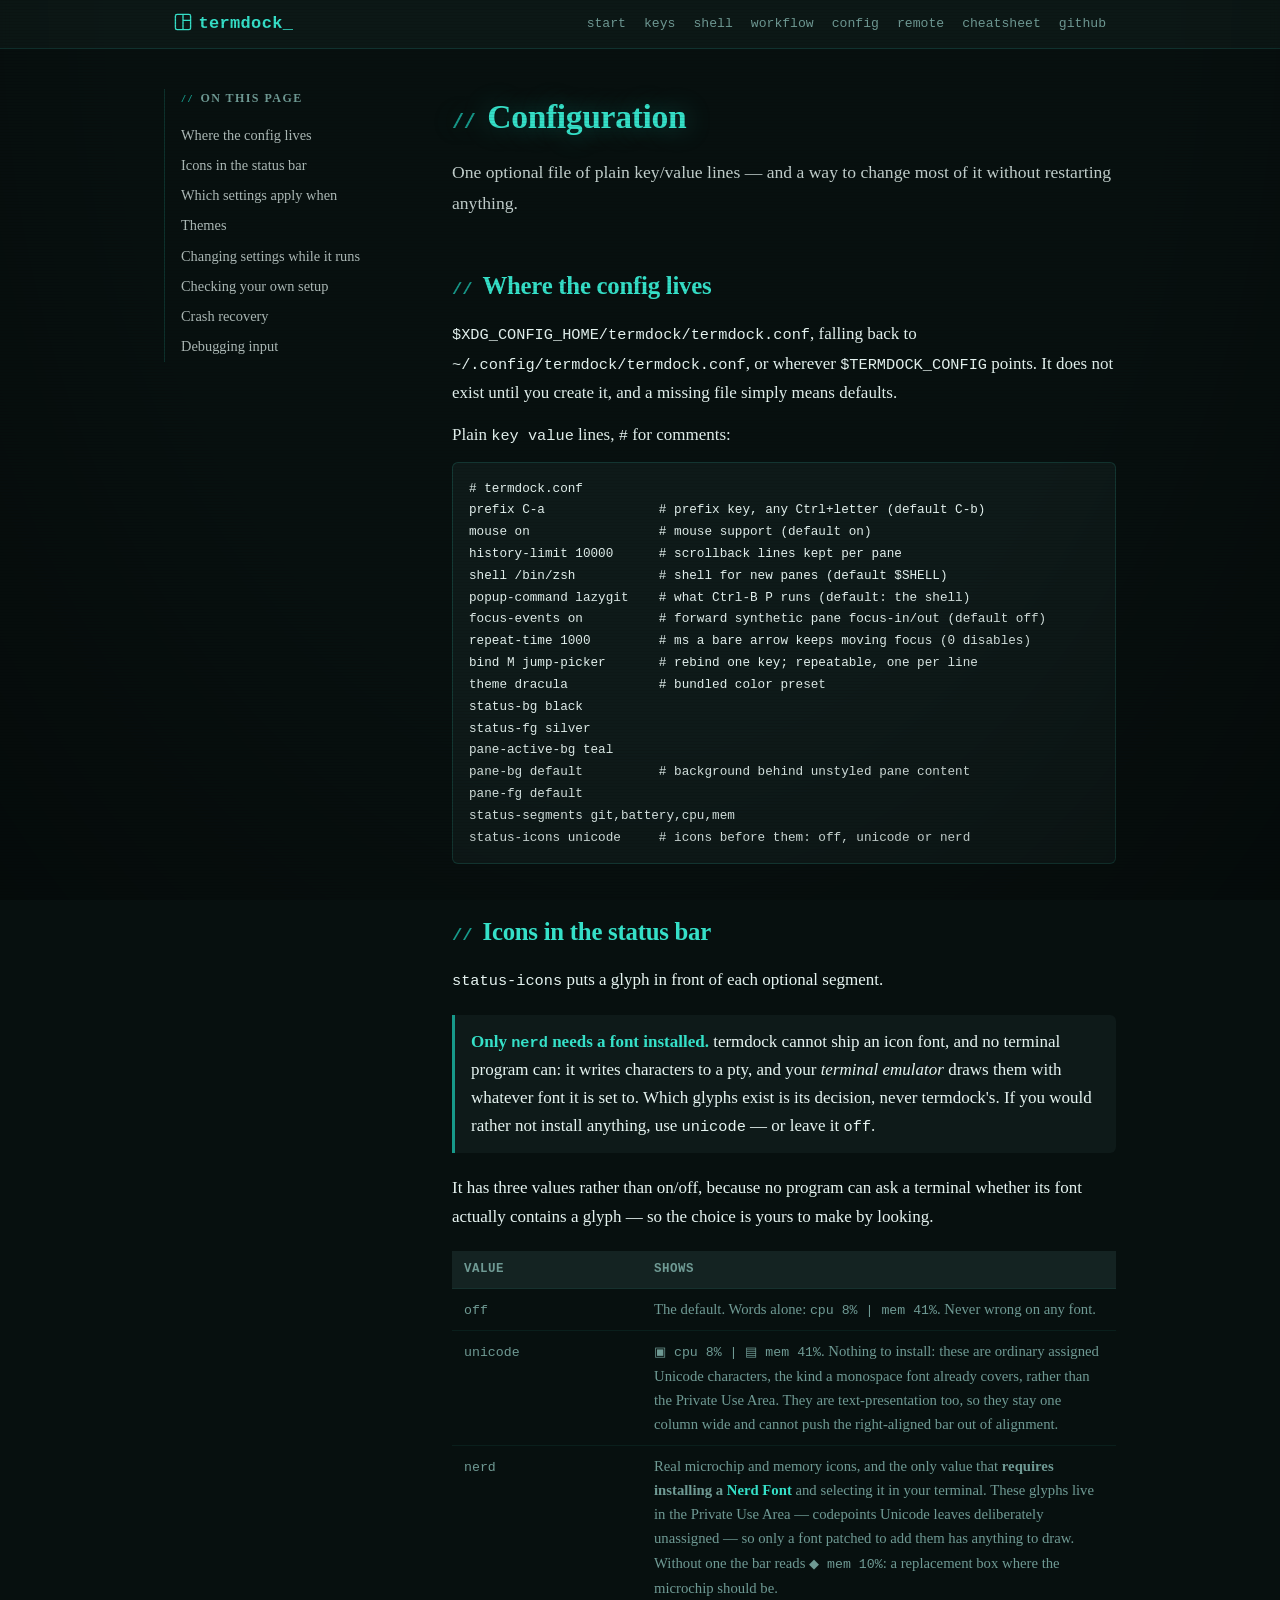
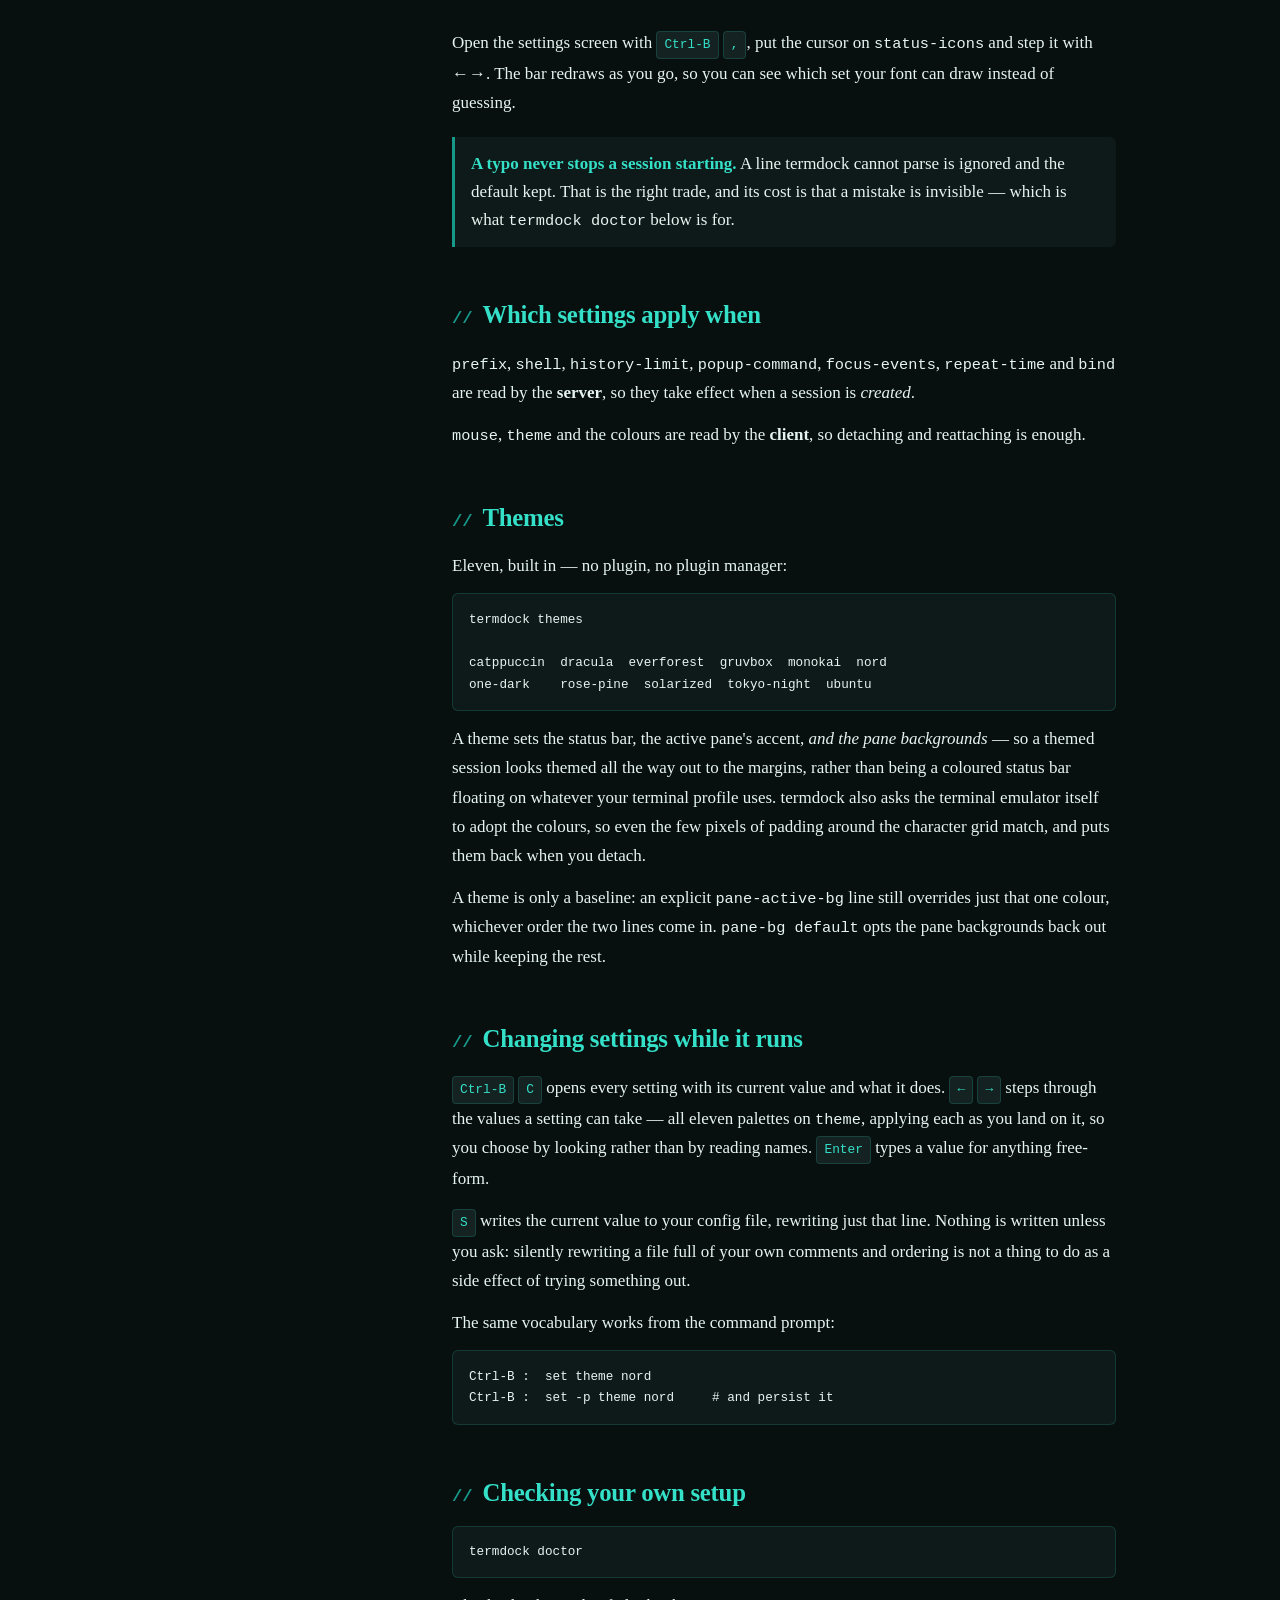
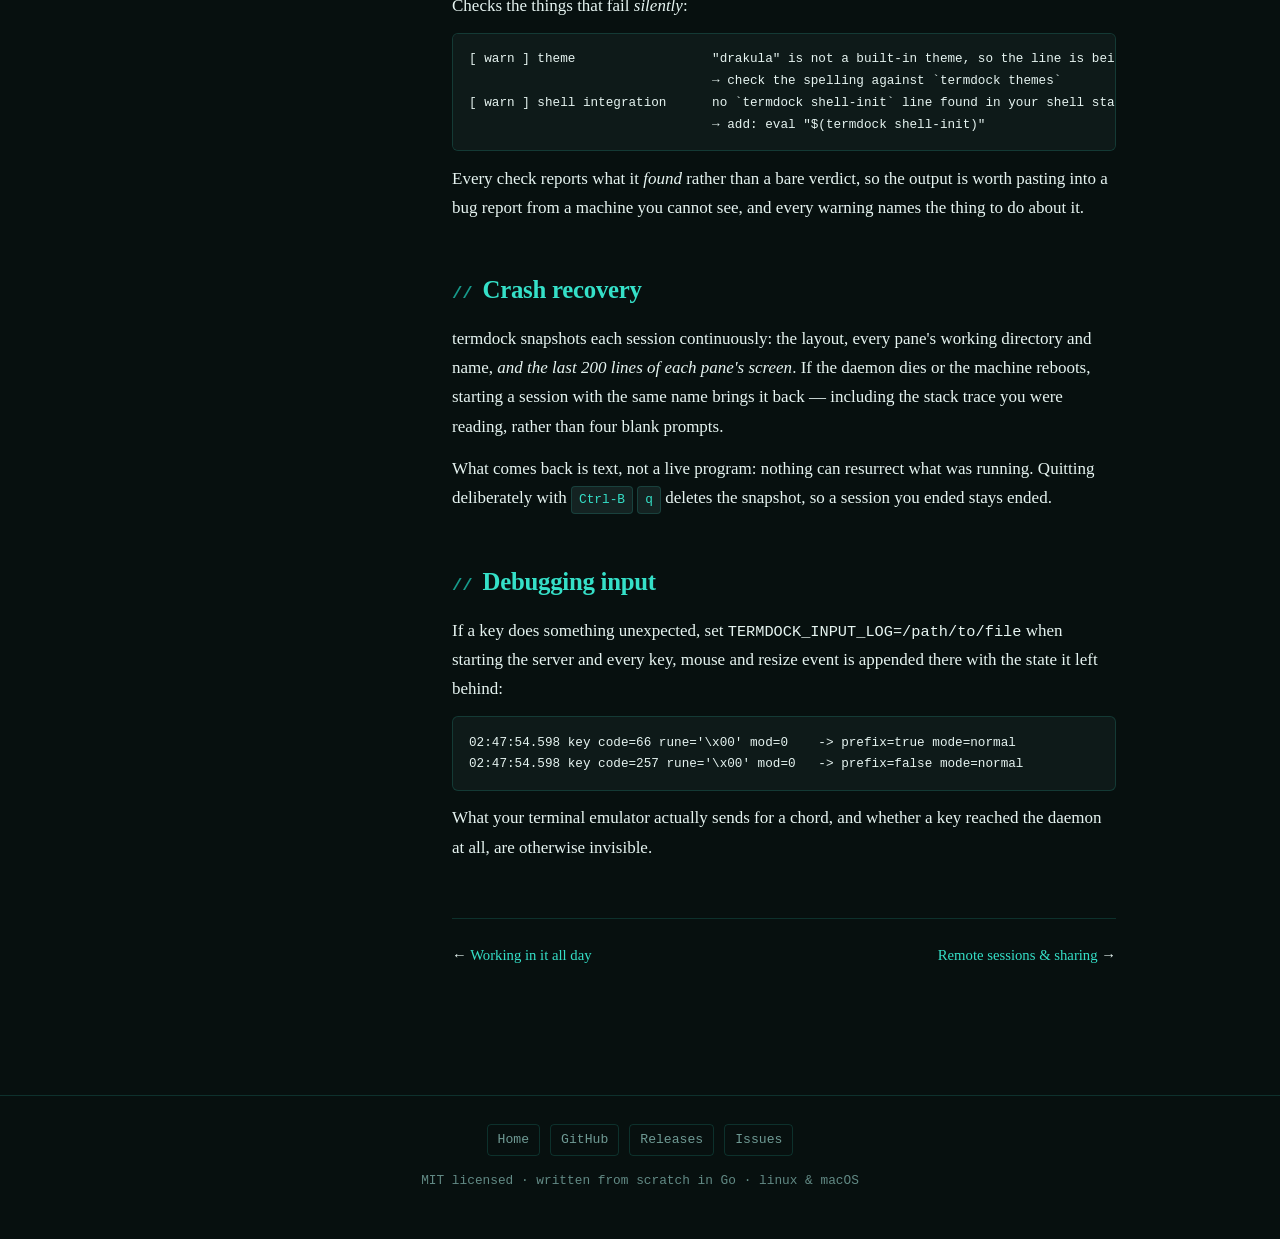
==== commit 99163b76: "Say plainly that only the "nerd" icons need a font installed The setting offered three values and do" ====
--- a/docs/configuration.html
+++ b/docs/configuration.html
@@ -76,22 +76,38 @@
 <h2 id="icons-in-the-status-bar">Icons in the status bar</h2>
 
 <p><code>status-icons</code> puts a glyph in front of each optional
-segment. It has three values rather than on/off, because no program can
-ask a terminal whether its font actually contains a glyph — so the
-choice is yours to make by looking.</p>
+segment.</p>
+
+<div class="note">
+<strong>Only <code>nerd</code> needs a font installed.</strong>
+termdock cannot ship an icon font, and no terminal program can: it
+writes characters to a pty, and your <em>terminal emulator</em> draws
+them with whatever font it is set to. Which glyphs exist is its
+decision, never termdock's. If you would rather not install anything,
+use <code>unicode</code> — or leave it <code>off</code>.
+</div>
+
+<p>It has three values rather than on/off, because no program can ask a
+terminal whether its font actually contains a glyph — so the choice is
+yours to make by looking.</p>
 
 <table>
 <tr><th>Value</th><th>Shows</th></tr>
 <tr><td><code>off</code></td><td>The default. Words alone:
 <code>cpu 8% | mem 41%</code>. Never wrong on any font.</td></tr>
-<tr><td><code>unicode</code></td><td>Shapes from the Geometric Shapes
-block: <code>▣ cpu 8% | ▤ mem 41%</code>. Every monospace font ships
-these, and they are text-presentation, so they stay one column wide and
-cannot push the right-aligned bar out of alignment.</td></tr>
-<tr><td><code>nerd</code></td><td>Real Nerd Font icons. These live in
-the Private Use Area, so they need a patched font — on an ordinary one
-the bar reads <code>◆ mem 10%</code>, a replacement box where the
-microchip should be.</td></tr>
+<tr><td><code>unicode</code></td><td><code>▣ cpu 8% | ▤ mem 41%</code>.
+Nothing to install: these are ordinary assigned Unicode characters, the
+kind a monospace font already covers, rather than the Private Use Area.
+They are text-presentation too, so they stay one column wide and cannot
+push the right-aligned bar out of alignment.</td></tr>
+<tr><td><code>nerd</code></td><td>Real microchip and memory icons, and
+the only value that <strong>requires installing a
+<a href="https://www.nerdfonts.com/">Nerd Font</a></strong> and
+selecting it in your terminal. These glyphs live in the Private Use
+Area — codepoints Unicode leaves deliberately unassigned — so only a
+font patched to add them has anything to draw. Without one the bar reads
+<code>◆ mem 10%</code>: a replacement box where the microchip should
+be.</td></tr>
 </table>
 
 <p>Open the settings screen with <span class="k">Ctrl-B</span>
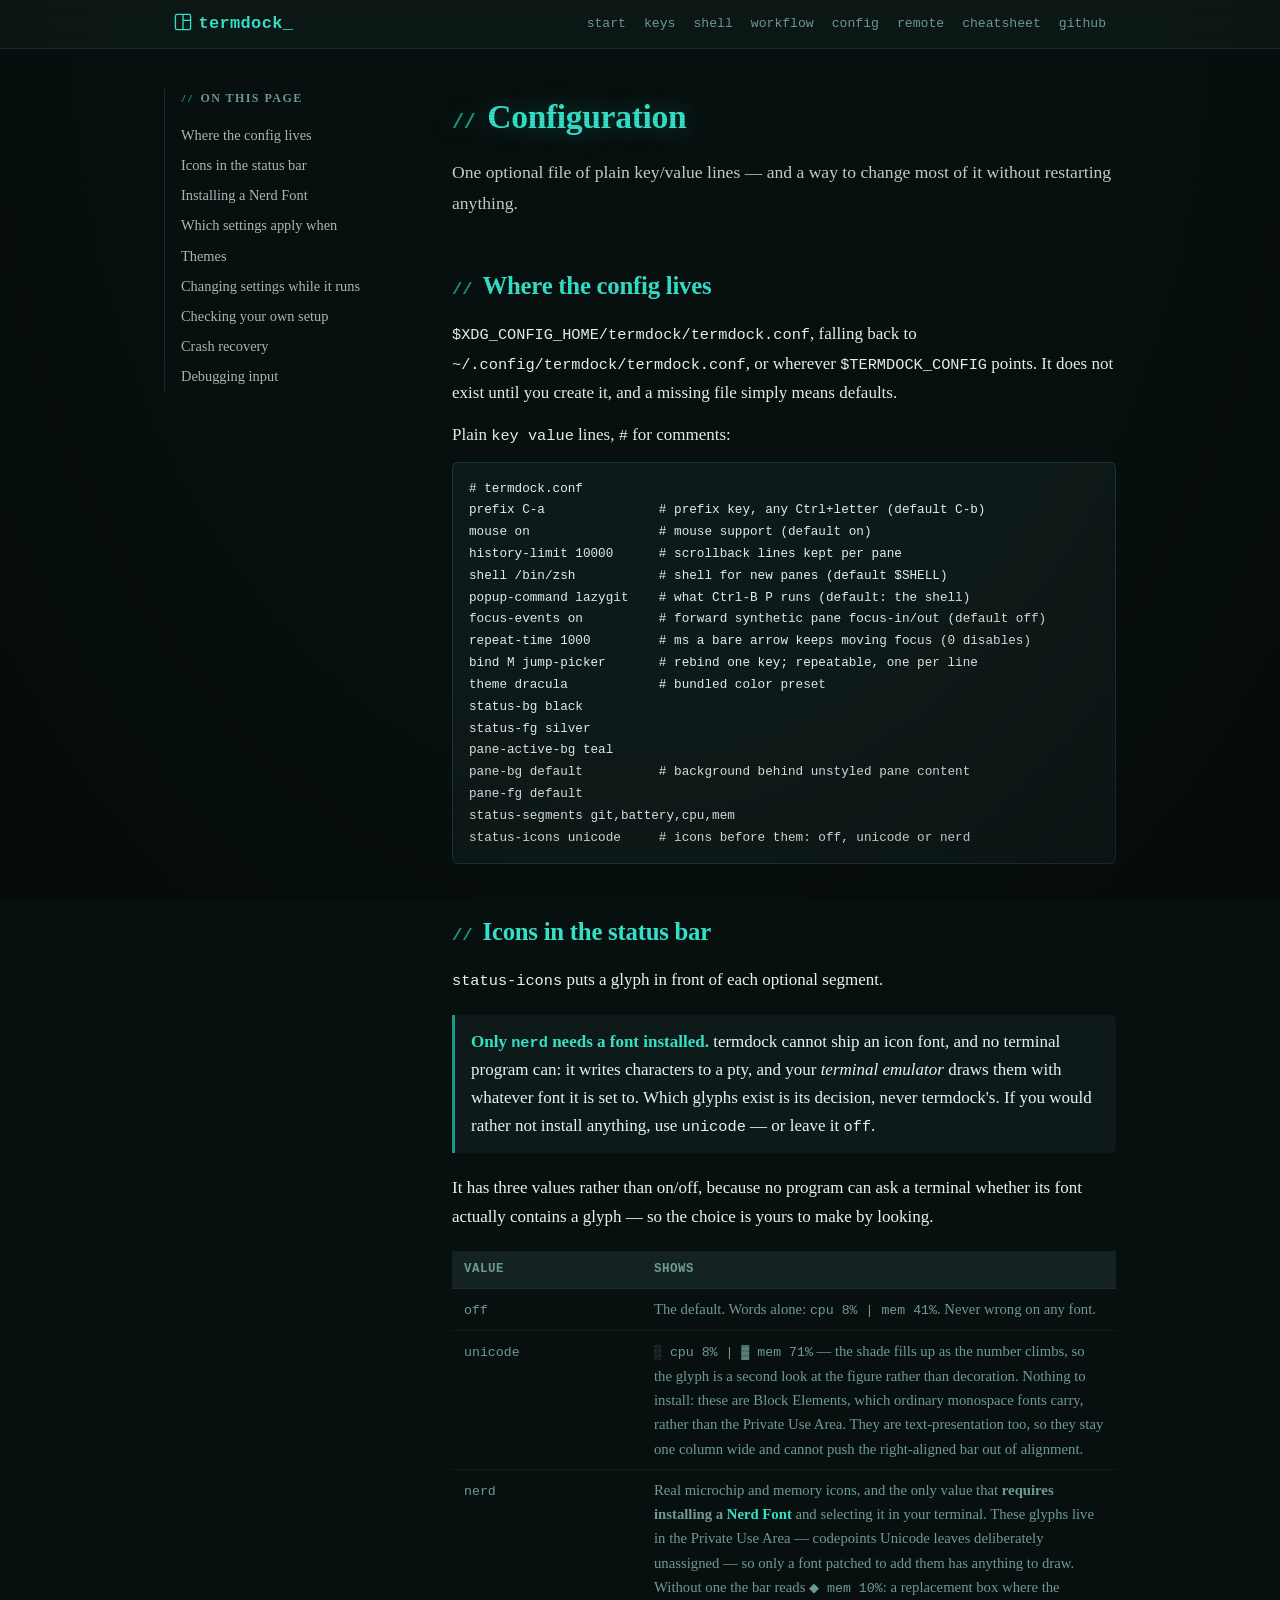
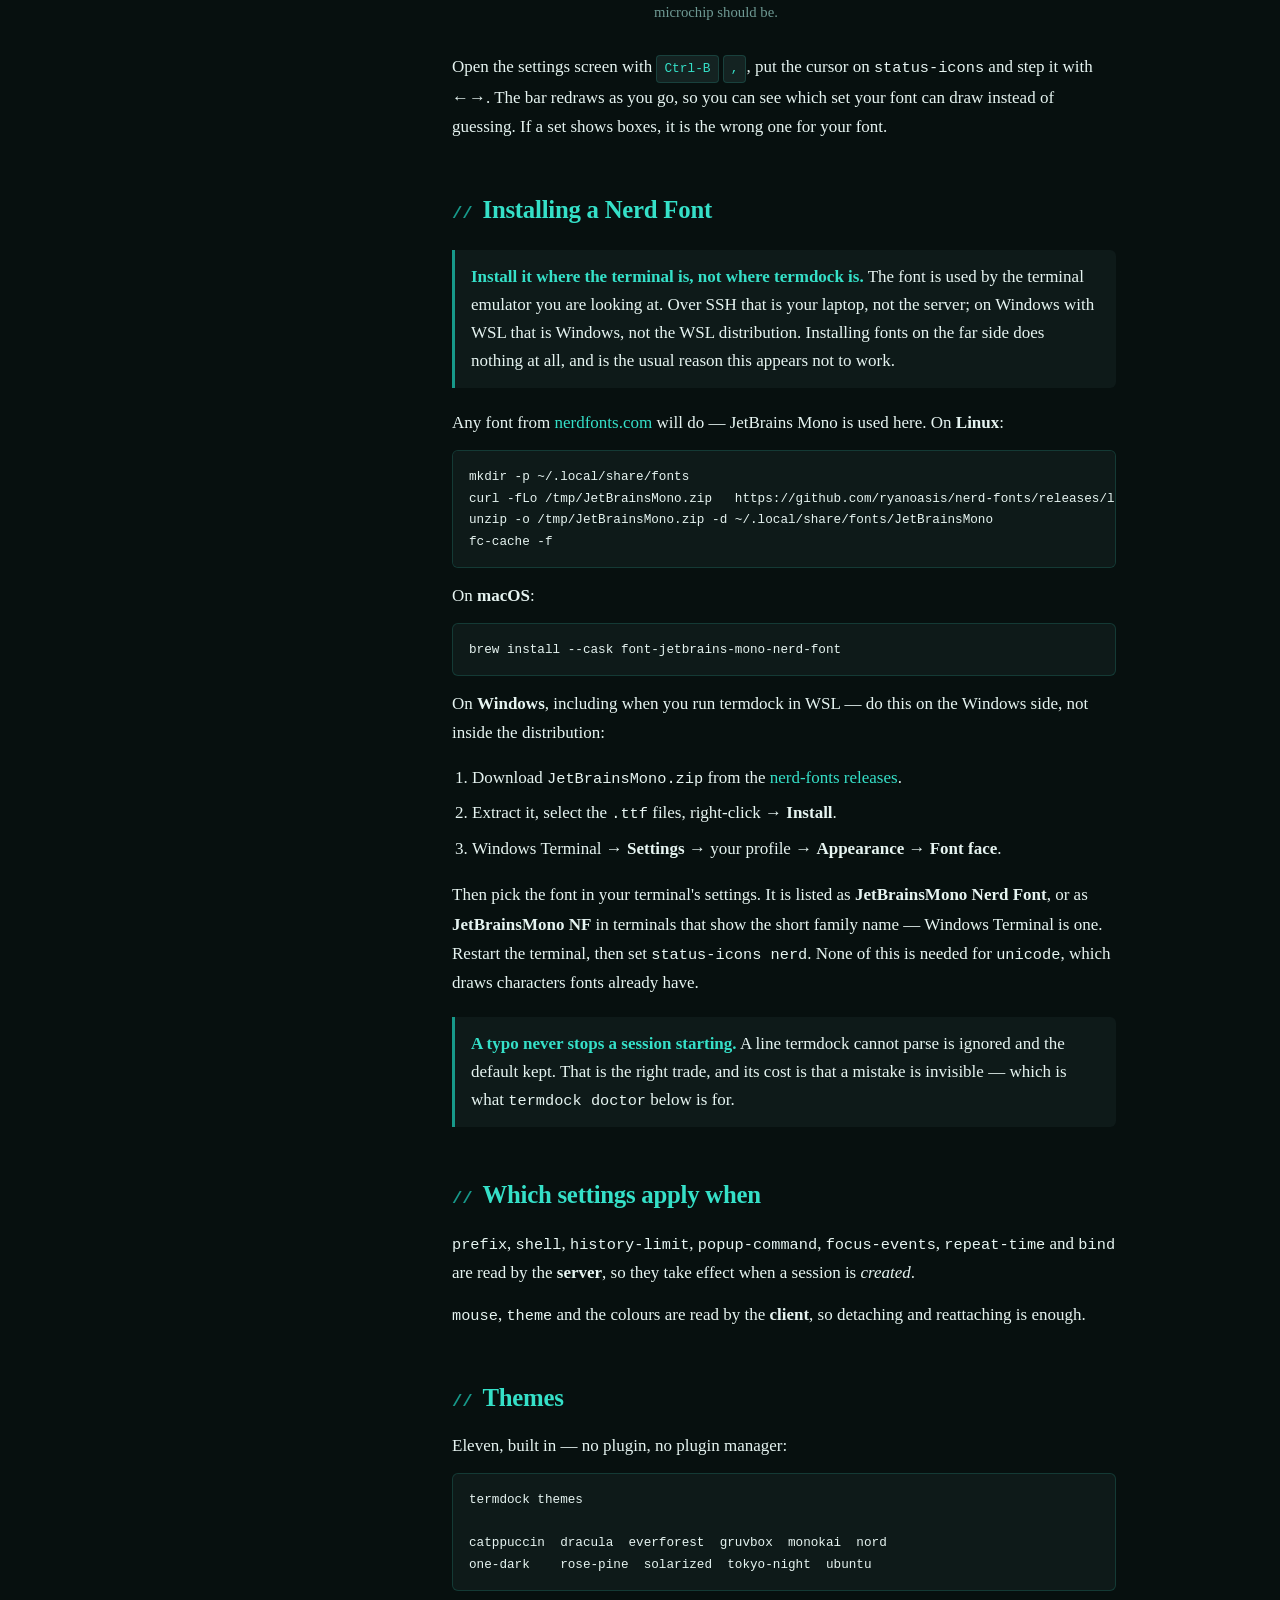
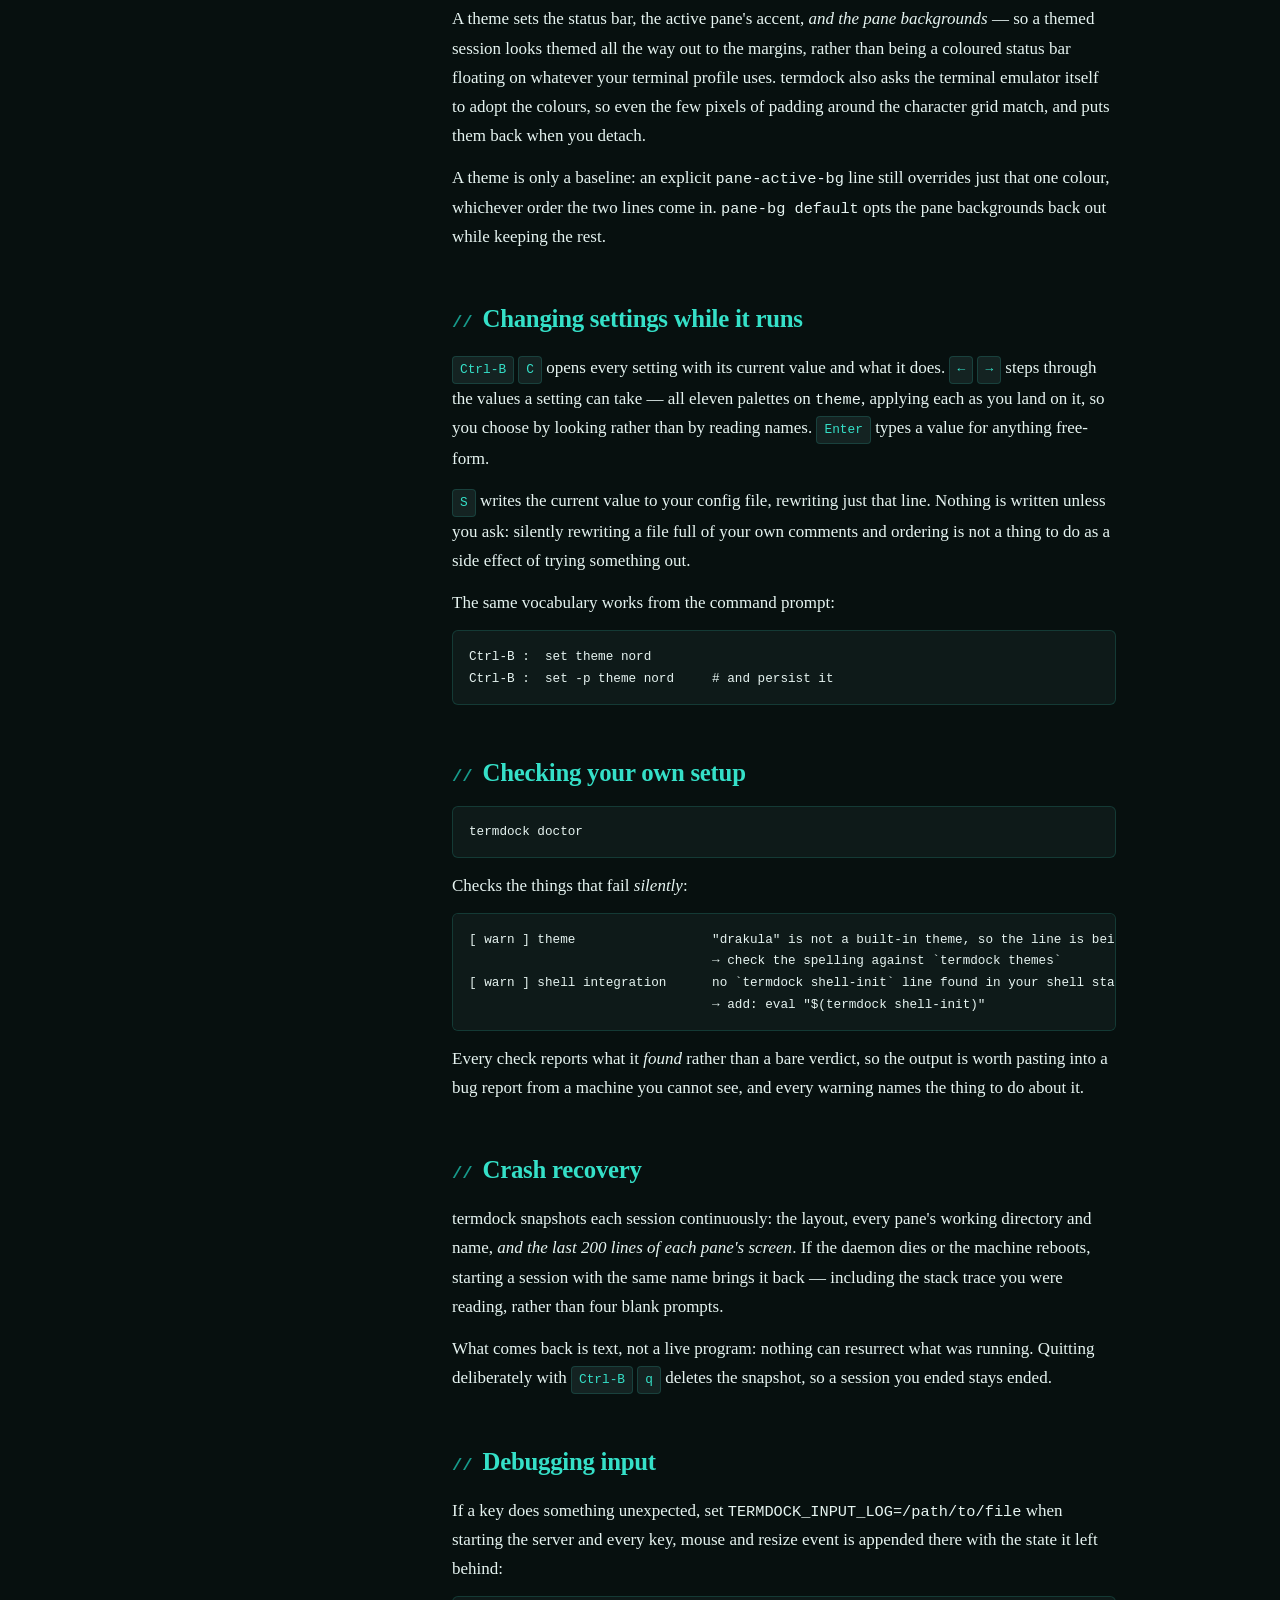
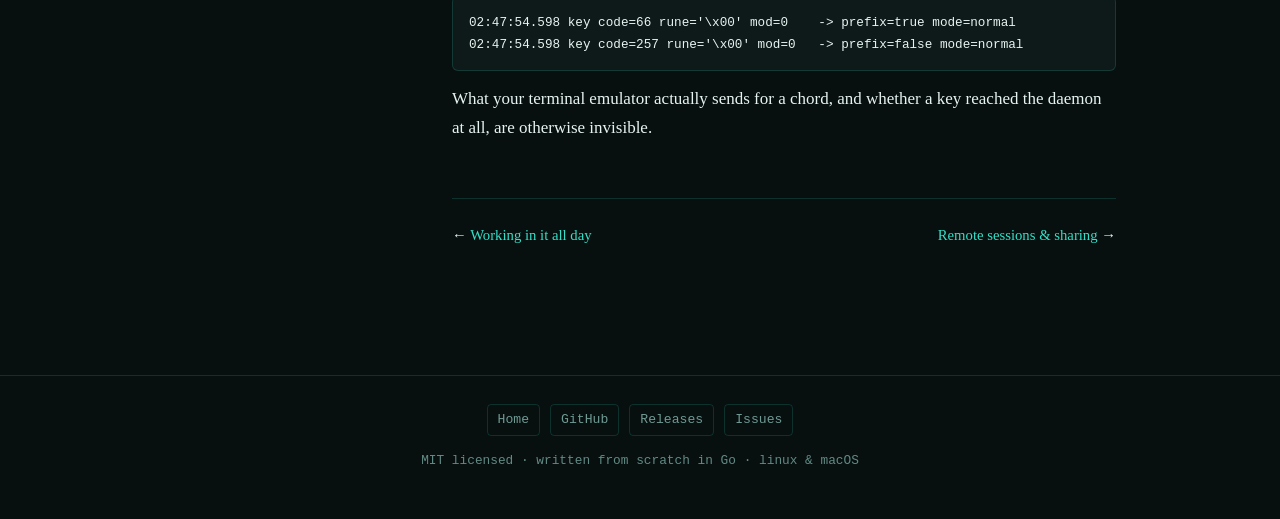
==== commit 38b6181b: "Write out how to install a Nerd Font, and fix the set that needed none The docs said "nerd" needs a " ====
--- a/docs/configuration.html
+++ b/docs/configuration.html
@@ -36,6 +36,7 @@
     <h2>On this page</h2>
     <a href="#where-the-config-lives">Where the config lives</a>
     <a href="#icons-in-the-status-bar">Icons in the status bar</a>
+    <a href="#installing-a-nerd-font">Installing a Nerd Font</a>
     <a href="#which-settings-apply-when">Which settings apply when</a>
     <a href="#themes">Themes</a>
     <a href="#changing-settings-while-it-runs">Changing settings while it runs</a>
@@ -95,11 +96,13 @@
 <tr><th>Value</th><th>Shows</th></tr>
 <tr><td><code>off</code></td><td>The default. Words alone:
 <code>cpu 8% | mem 41%</code>. Never wrong on any font.</td></tr>
-<tr><td><code>unicode</code></td><td><code>▣ cpu 8% | ▤ mem 41%</code>.
-Nothing to install: these are ordinary assigned Unicode characters, the
-kind a monospace font already covers, rather than the Private Use Area.
-They are text-presentation too, so they stay one column wide and cannot
-push the right-aligned bar out of alignment.</td></tr>
+<tr><td><code>unicode</code></td><td><code>░ cpu 8% | ▓ mem 71%</code> —
+the shade fills up as the number climbs, so the glyph is a second look
+at the figure rather than decoration. Nothing to install: these are
+Block Elements, which ordinary monospace fonts carry, rather than the
+Private Use Area. They are text-presentation too, so they stay one
+column wide and cannot push the right-aligned bar out of
+alignment.</td></tr>
 <tr><td><code>nerd</code></td><td>Real microchip and memory icons, and
 the only value that <strong>requires installing a
 <a href="https://www.nerdfonts.com/">Nerd Font</a></strong> and
@@ -113,7 +116,51 @@
 <p>Open the settings screen with <span class="k">Ctrl-B</span>
 <span class="k">,</span>, put the cursor on <code>status-icons</code> and
 step it with ←→. The bar redraws as you go, so you can see which set
-your font can draw instead of guessing.</p>
+your font can draw instead of guessing. If a set shows boxes, it is the
+wrong one for your font.</p>
+
+<h2 id="installing-a-nerd-font">Installing a Nerd Font</h2>
+
+<div class="note">
+<strong>Install it where the terminal is, not where termdock is.</strong>
+The font is used by the terminal emulator you are looking at. Over SSH
+that is your laptop, not the server; on Windows with WSL that is
+Windows, not the WSL distribution. Installing fonts on the far side does
+nothing at all, and is the usual reason this appears not to work.
+</div>
+
+<p>Any font from
+<a href="https://www.nerdfonts.com/font-downloads">nerdfonts.com</a> will
+do — JetBrains Mono is used here. On <strong>Linux</strong>:</p>
+
+<pre><code>mkdir -p ~/.local/share/fonts
+curl -fLo /tmp/JetBrainsMono.zip   https://github.com/ryanoasis/nerd-fonts/releases/latest/download/JetBrainsMono.zip
+unzip -o /tmp/JetBrainsMono.zip -d ~/.local/share/fonts/JetBrainsMono
+fc-cache -f</code></pre>
+
+<p>On <strong>macOS</strong>:</p>
+
+<pre><code>brew install --cask font-jetbrains-mono-nerd-font</code></pre>
+
+<p>On <strong>Windows</strong>, including when you run termdock in WSL —
+do this on the Windows side, not inside the distribution:</p>
+
+<ol>
+<li>Download <code>JetBrainsMono.zip</code> from the
+<a href="https://github.com/ryanoasis/nerd-fonts/releases/latest">nerd-fonts
+releases</a>.</li>
+<li>Extract it, select the <code>.ttf</code> files, right-click →
+<strong>Install</strong>.</li>
+<li>Windows Terminal → <strong>Settings</strong> → your profile →
+<strong>Appearance</strong> → <strong>Font face</strong>.</li>
+</ol>
+
+<p>Then pick the font in your terminal's settings. It is listed as
+<strong>JetBrainsMono Nerd Font</strong>, or as
+<strong>JetBrainsMono NF</strong> in terminals that show the short family
+name — Windows Terminal is one. Restart the terminal, then set
+<code>status-icons nerd</code>. None of this is needed for
+<code>unicode</code>, which draws characters fonts already have.</p>
 
 <div class="note">
 <strong>A typo never stops a session starting.</strong> A line termdock
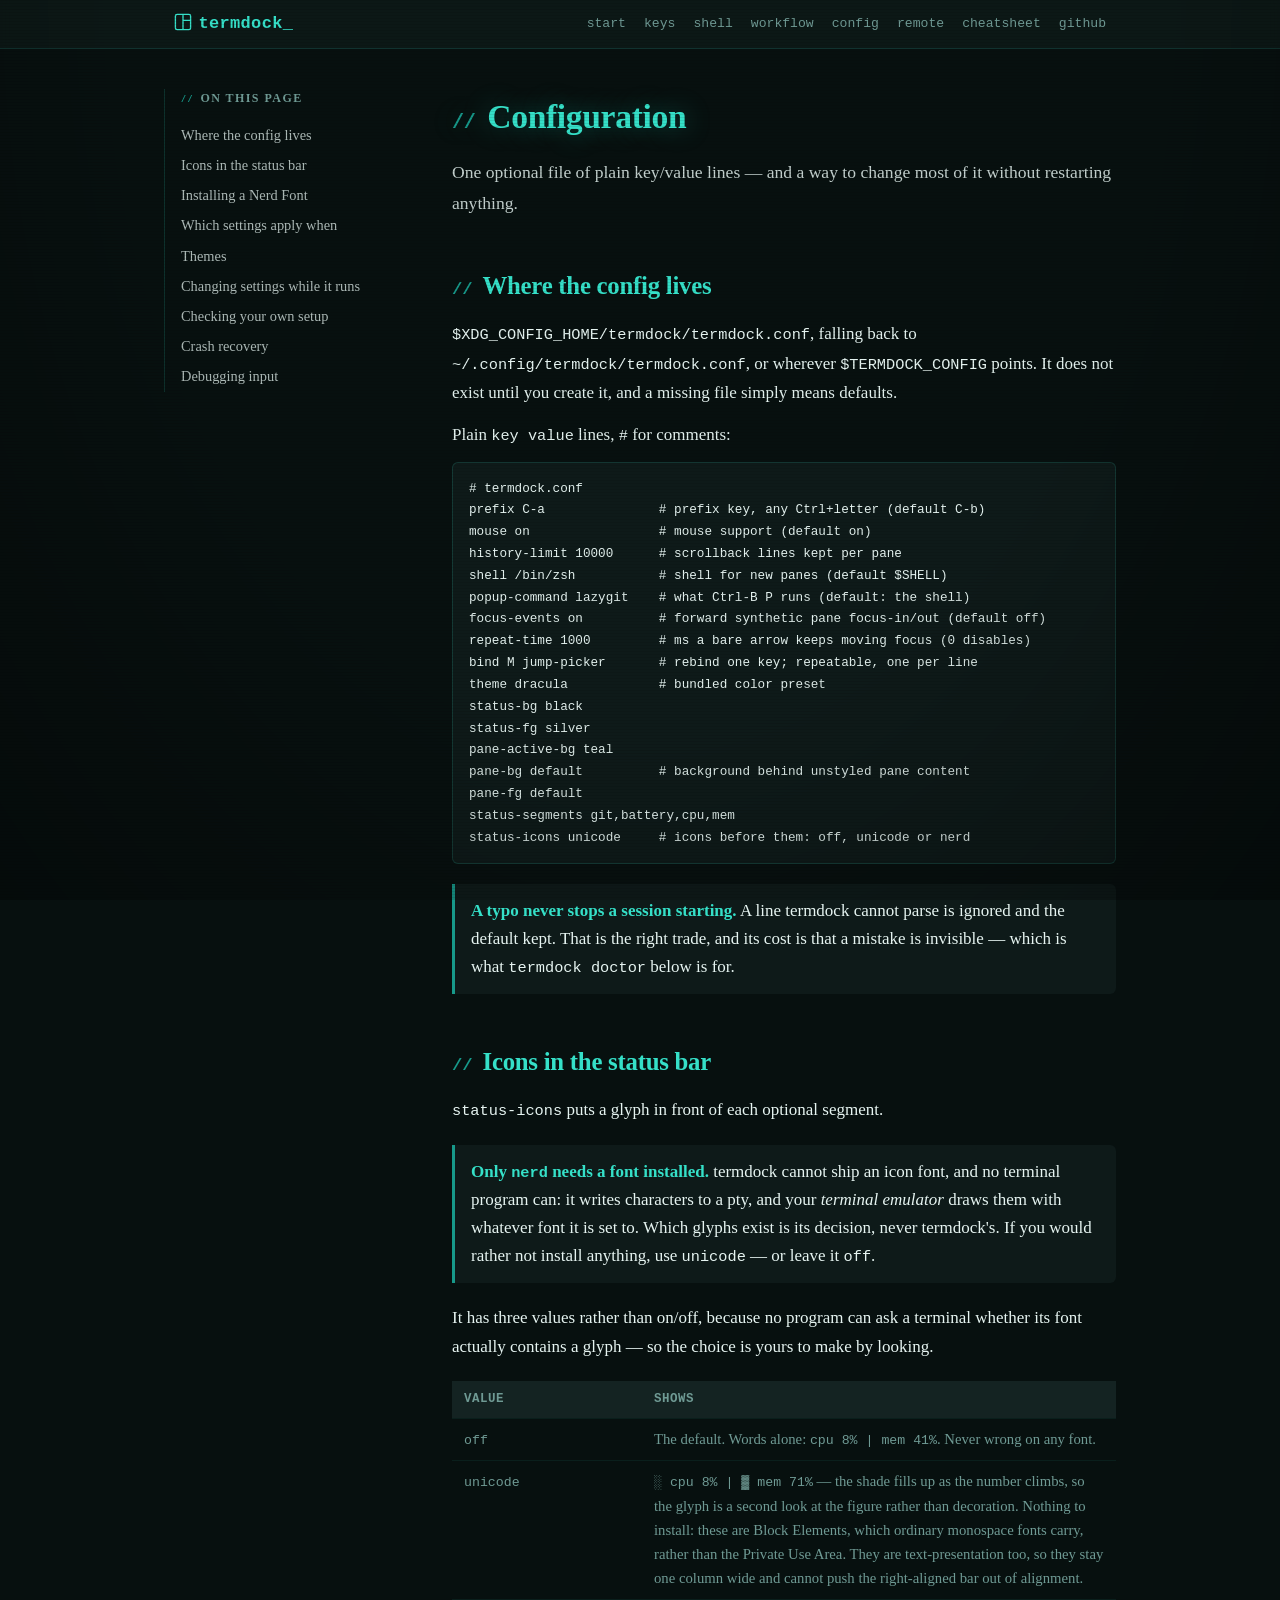
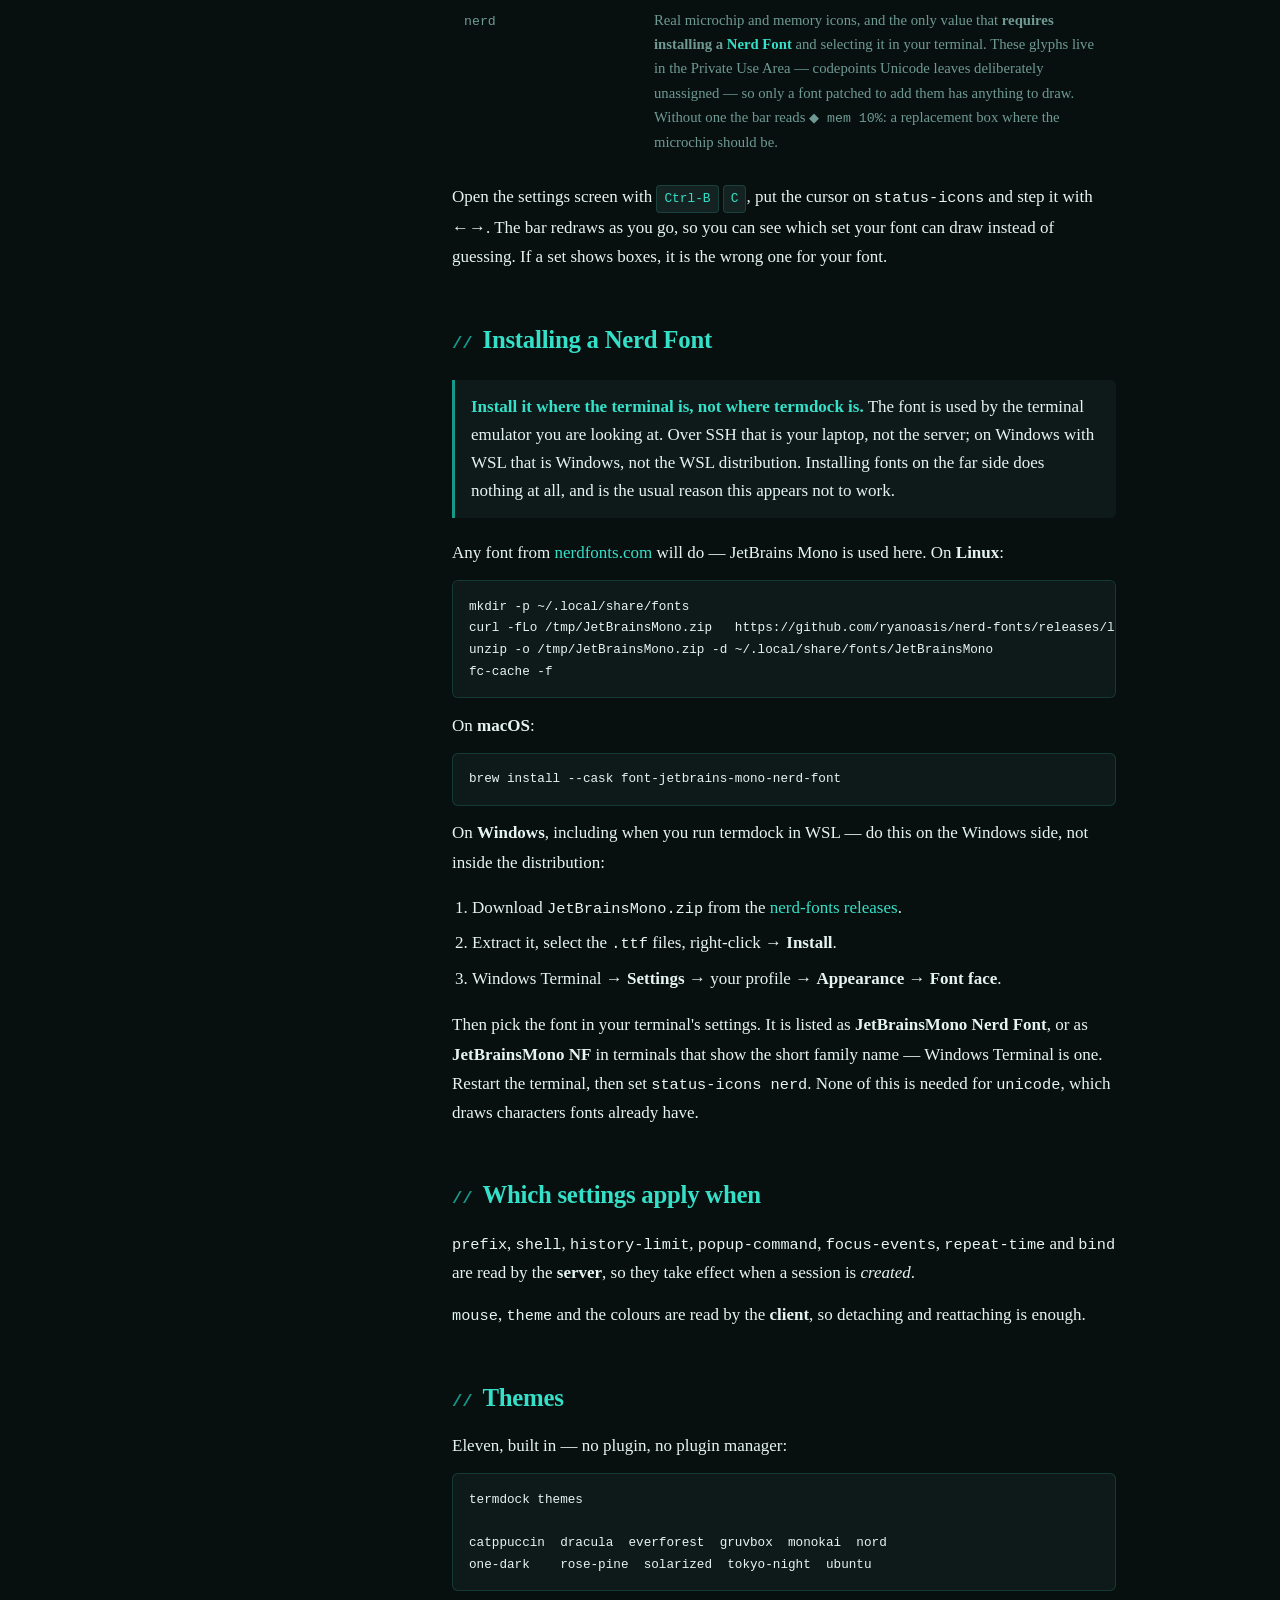
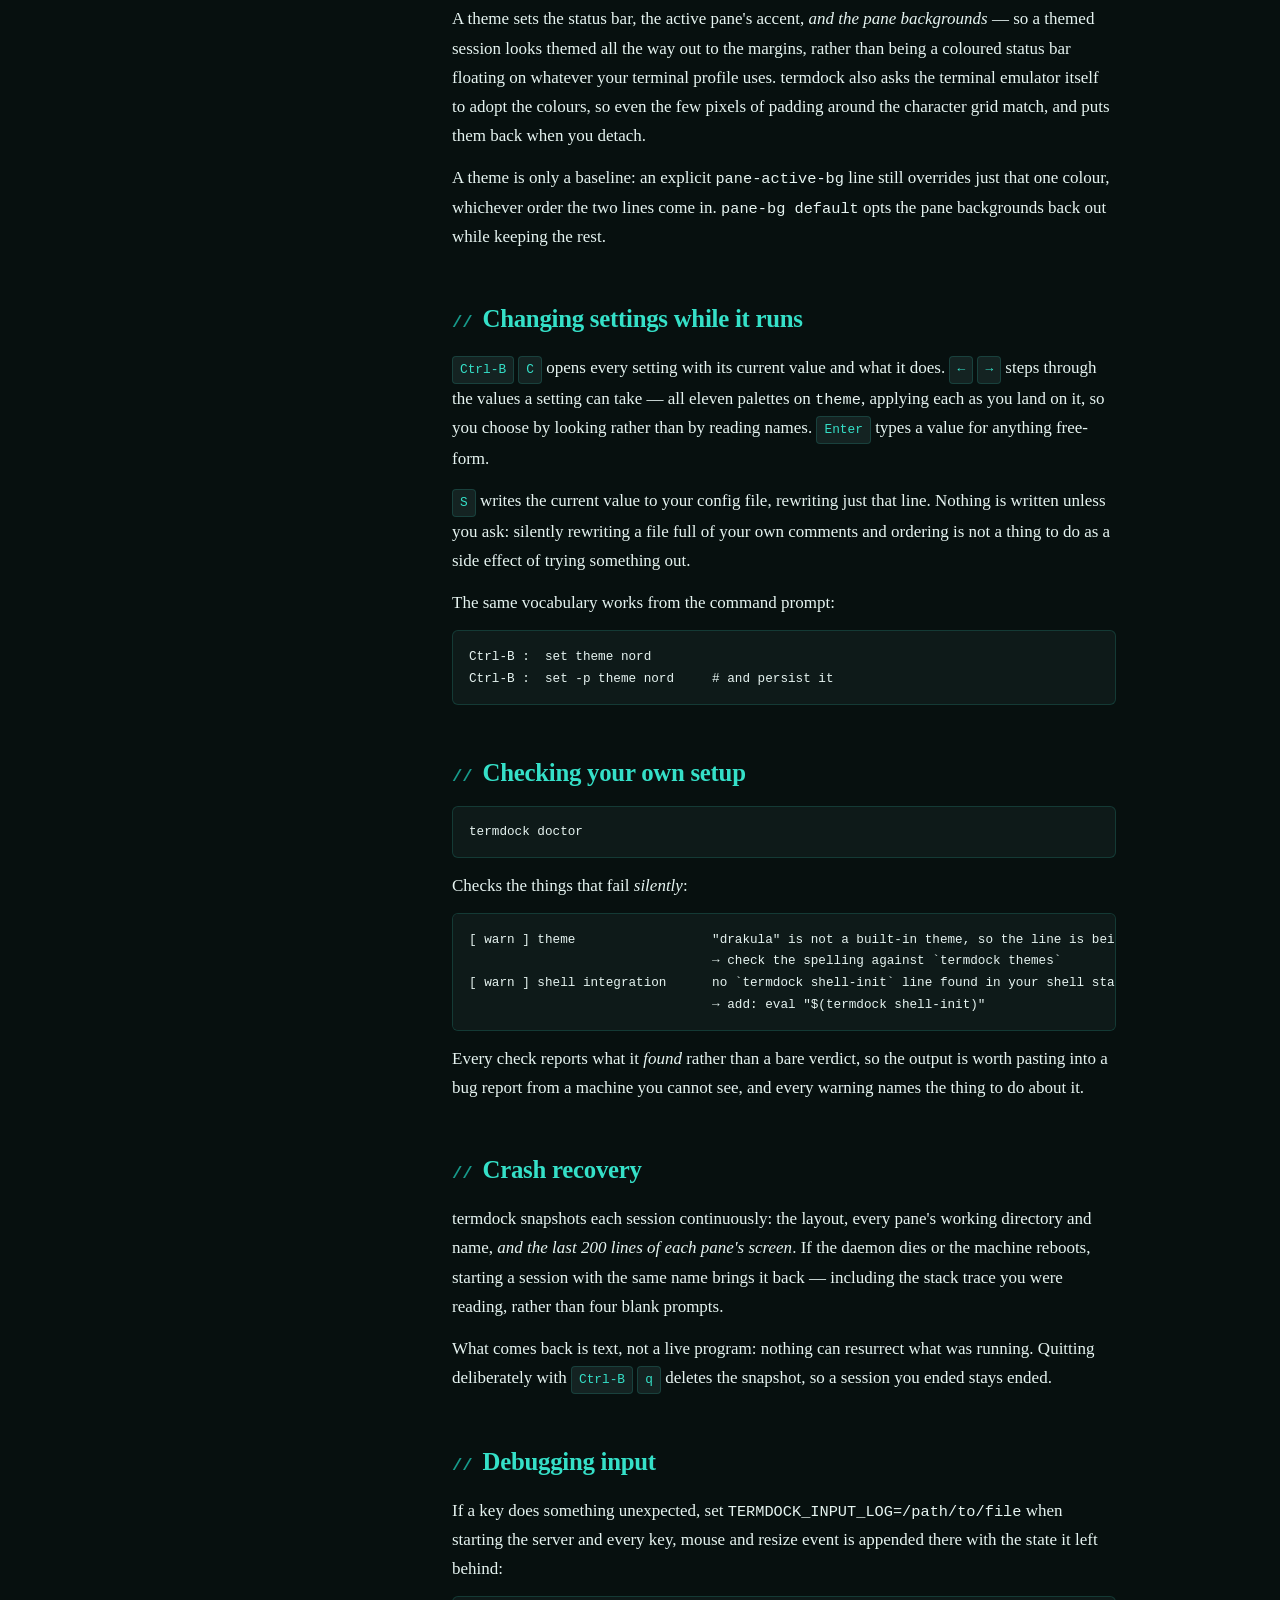
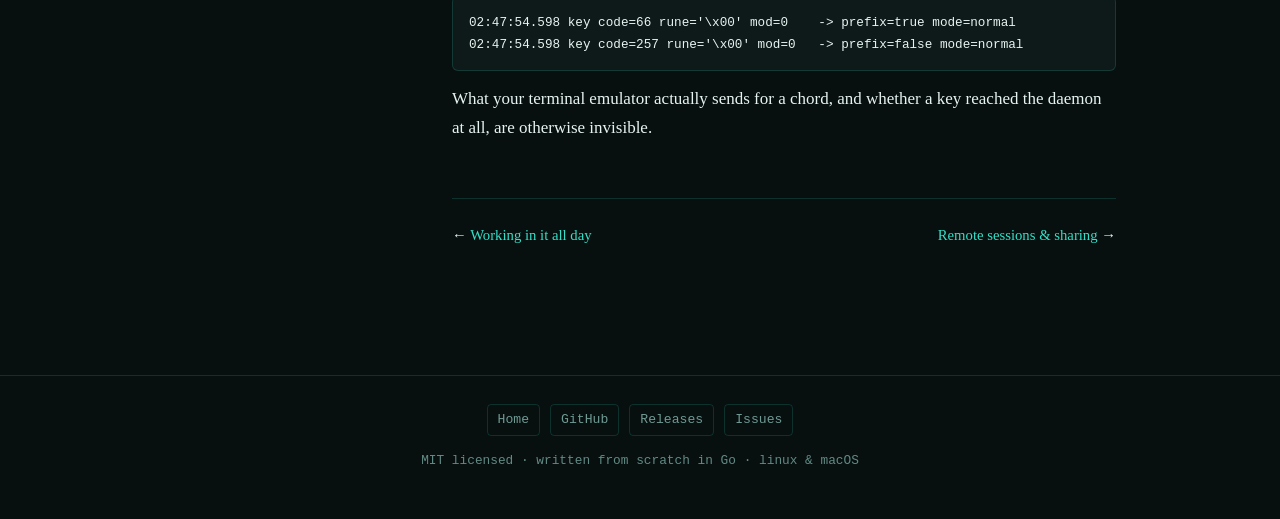
==== commit 05d87959: "Colour the timeline bars with the theme, and unmix two README sections The timeline's bars are the o" ====
--- a/docs/configuration.html
+++ b/docs/configuration.html
@@ -73,6 +73,13 @@
 pane-fg default
 status-segments git,battery,cpu,mem
 status-icons unicode     # icons before them: off, unicode or nerd</code></pre>
+
+<div class="note">
+<strong>A typo never stops a session starting.</strong> A line termdock
+cannot parse is ignored and the default kept. That is the right trade,
+and its cost is that a mistake is invisible — which is what
+<code>termdock doctor</code> below is for.
+</div>
 
 <h2 id="icons-in-the-status-bar">Icons in the status bar</h2>
 
@@ -114,7 +121,7 @@
 </table>
 
 <p>Open the settings screen with <span class="k">Ctrl-B</span>
-<span class="k">,</span>, put the cursor on <code>status-icons</code> and
+<span class="k">C</span>, put the cursor on <code>status-icons</code> and
 step it with ←→. The bar redraws as you go, so you can see which set
 your font can draw instead of guessing. If a set shows boxes, it is the
 wrong one for your font.</p>
@@ -161,13 +168,6 @@
 name — Windows Terminal is one. Restart the terminal, then set
 <code>status-icons nerd</code>. None of this is needed for
 <code>unicode</code>, which draws characters fonts already have.</p>
-
-<div class="note">
-<strong>A typo never stops a session starting.</strong> A line termdock
-cannot parse is ignored and the default kept. That is the right trade,
-and its cost is that a mistake is invisible — which is what
-<code>termdock doctor</code> below is for.
-</div>
 
 <h2 id="which-settings-apply-when">Which settings apply when</h2>
 
